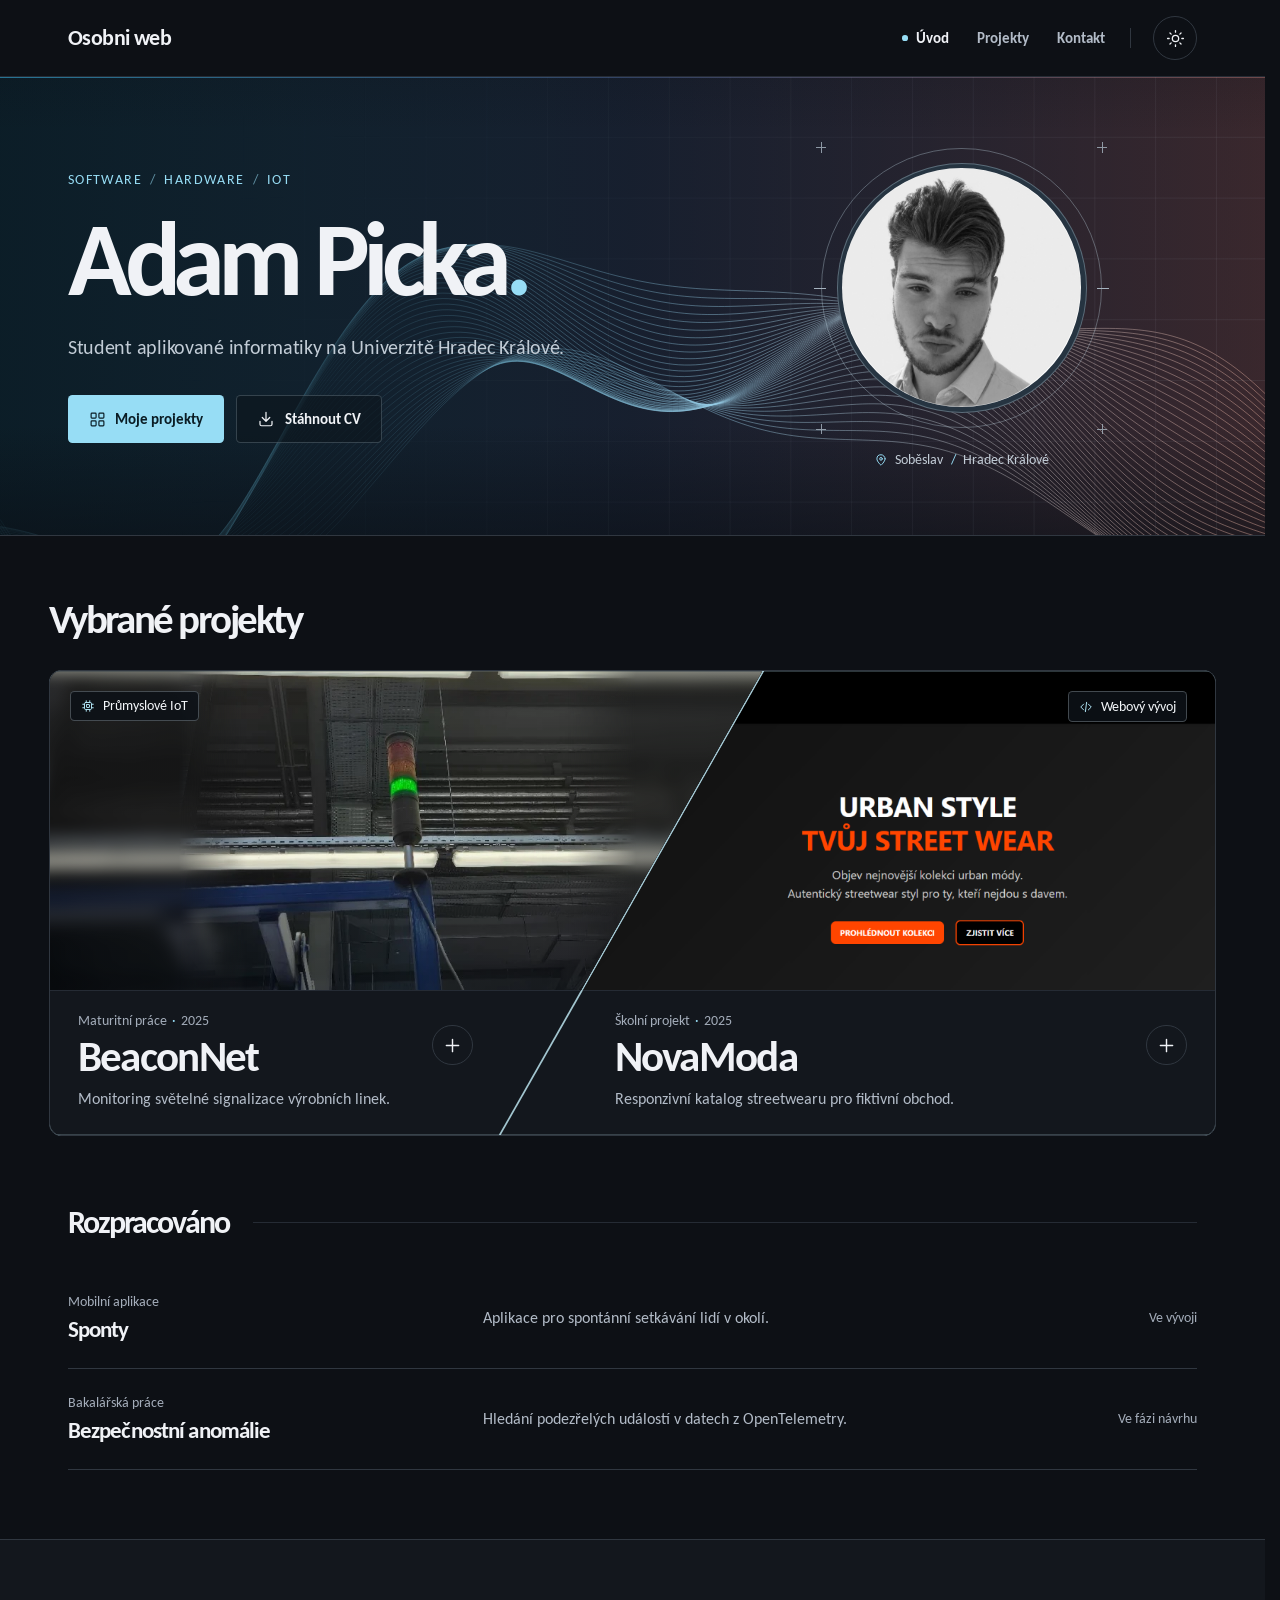
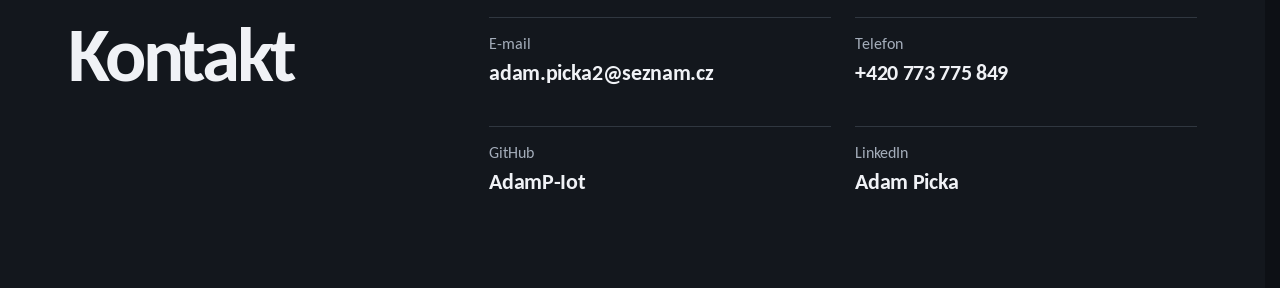
==== client/index.html @ c7f9bf18 "Add files via upload" ====
<!doctype html>
<html lang="cs" data-theme="dark">
  <head>
    <meta charset="utf-8">
    <meta name="viewport" content="width=device-width,initial-scale=1">
    <meta name="description" content="Osobní portfolio Adama Picky, studenta aplikované informatiky na UHK. BeaconNet, NovaModa a rozpracované projekty z IoT a webového vývoje.">
    <meta name="theme-color" content="#0d1015">
    <meta property="og:type" content="website">
    <meta property="og:locale" content="cs_CZ">
    <meta property="og:title" content="Adam Picka · IoT a webový vývoj">
    <meta property="og:description" content="Od mikrokontroléru na výrobní lince po webové aplikace. Projekty a kontakt na Adama Picku.">
    <meta property="og:image:alt" content="Adam Picka">
    <link rel="icon" href="./favicon.svg" type="image/svg+xml">
    <title>Adam Picka · IoT a webový vývoj</title>
    <script>try{if(localStorage.getItem('ap-theme')==='light')document.documentElement.dataset.theme='light'}catch{}</script>
    <noscript><style>.theme-switch,.menu-switch{display:none!important}#site-nav{display:flex!important;position:static!important;gap:.65rem;padding:0!important;border:0!important;box-shadow:none!important}#site-nav a{font-size:.8rem}#site-nav a[aria-current]::before{display:none}</style></noscript>
    <script type="module" crossorigin src="./assets/index-BHElHHxs.js"></script>
    <link rel="stylesheet" crossorigin href="./assets/index-ByzbTKzm.css">
  </head>
  <body><div id="root"><link rel="preload" as="image" href="./media/adam-picka.webp" fetchPriority="high"/><a class="skip-link" href="#projekty">Přeskočit na projekty</a><header class="masthead"><div class="shell header-inner"><div><a class="brand" href="#uvod">Osobni web</a></div><div class="header-actions"><nav aria-label="Hlavní navigace" id="site-nav"><a href="#uvod" aria-current="location">Úvod</a><a href="#projekty">Projekty</a><a href="#kontakt">Kontakt</a></nav><button type="button" class="icon-button theme-switch" aria-label="Přepnout na světlý režim" title="Světlý režim"><svg class="sun-icon" width="19" height="19" viewBox="0 0 24 24" fill="none" stroke="currentColor" stroke-width="1.65" stroke-linecap="round" stroke-linejoin="round" aria-hidden="true" focusable="false"><circle cx="12" cy="12" r="4"></circle><path d="M12 2v2m0 16v2M2 12h2m16 0h2M5 5l1.5 1.5m11 11L19 19M19 5l-1.5 1.5m-11 11L5 19"></path></svg><svg class="moon-icon" width="19" height="19" viewBox="0 0 24 24" fill="none" stroke="currentColor" stroke-width="1.65" stroke-linecap="round" stroke-linejoin="round" aria-hidden="true" focusable="false"><path d="M20.5 13a8.5 8.5 0 0 1-9.4-9.5 9 9 0 1 0 9.4 9.5Z"></path></svg></button><button type="button" class="icon-button menu-switch" aria-expanded="false" aria-controls="site-nav" aria-label="Otevřít menu"><svg width="20" height="20" viewBox="0 0 24 24" fill="none" stroke="currentColor" stroke-width="1.65" stroke-linecap="round" stroke-linejoin="round" aria-hidden="true" focusable="false"><path d="M3 6h18M3 12h18M3 18h18"></path></svg></button></div></div></header><main><section class="hero" id="uvod" aria-labelledby="hero-name" tabindex="-1"><div class="hero-grid" aria-hidden="true"></div><canvas class="signal-field" aria-hidden="true"></canvas><div class="shell hero-inner"><div class="intro"><p class="kicker hero-kicker">Software <i>/</i> Hardware <i>/</i> IoT</p><h1 id="hero-name">Adam Picka<span>.</span></h1><p class="hero-copy">Student aplikované informatiky na Univerzitě Hradec Králové.</p><div class="hero-actions"><a class="button button-primary" href="#projekty"><svg width="17" height="17" viewBox="0 0 24 24" fill="none" stroke="currentColor" stroke-width="1.65" stroke-linecap="round" stroke-linejoin="round" aria-hidden="true" focusable="false"><rect x="3" y="3" width="7" height="7" rx="1.2"></rect><rect x="14" y="3" width="7" height="7" rx="1.2"></rect><rect x="3" y="14" width="7" height="7" rx="1.2"></rect><rect x="14" y="14" width="7" height="7" rx="1.2"></rect></svg>Moje projekty</a><a class="button button-quiet" href="./Adam-Picka-CV.pdf" download="Adam-Picka-CV.pdf"><svg width="18" height="18" viewBox="0 0 24 24" fill="none" stroke="currentColor" stroke-width="1.65" stroke-linecap="round" stroke-linejoin="round" aria-hidden="true" focusable="false"><path d="M12 3v12m-5-5 5 5 5-5M4 15v4a2 2 0 0 0 2 2h12a2 2 0 0 0 2-2v-4"></path></svg>Stáhnout CV</a></div></div><div class="portrait-column"><div class="portrait-art"><div class="portrait-orbit" aria-hidden="true"></div><div class="portrait-frame"><img class="portrait" src="./media/adam-picka.webp" width="1254" height="1254" alt="Adam Picka" fetchPriority="high"/></div><span class="registration tl" aria-hidden="true"></span><span class="registration tr" aria-hidden="true"></span><span class="registration bl" aria-hidden="true"></span><span class="registration br" aria-hidden="true"></span></div><p class="location"><svg width="14" height="14" viewBox="0 0 24 24" fill="none" stroke="currentColor" stroke-width="1.65" stroke-linecap="round" stroke-linejoin="round" aria-hidden="true" focusable="false"><path d="M19 10c0 4.8-7 11-7 11S5 14.8 5 10a7 7 0 0 1 14 0Z"></path><circle cx="12" cy="10" r="2.3"></circle></svg>Soběslav <span>/</span> Hradec Králové</p></div></div></section><section class="projects-section" id="projekty" aria-labelledby="projects-title" tabindex="-1"><div class="section-line showcase-shell"><h2 id="projects-title">Vybrané projekty</h2></div><div class="featured-grid showcase-shell"><article class="feature"><a class="project-card" href="./projekty/beaconnet.html" aria-label="Detail projektu BeaconNet"><div class="card-art art-beaconnet"><img class="factory-backdrop" src="./media/beaconnet.webp" alt="" aria-hidden="true" loading="lazy"/><img class="factory-image" src="./media/beaconnet.webp" alt="Zeleně svítící signální sloup na výrobní lince Röchling Industrial." width="644" height="857" loading="lazy"/><span class="project-category"><svg width="14" height="14" viewBox="0 0 24 24" fill="none" stroke="currentColor" stroke-width="1.65" stroke-linecap="round" stroke-linejoin="round" aria-hidden="true" focusable="false"><rect x="6" y="6" width="12" height="12" rx="2"></rect><rect x="9.5" y="9.5" width="5" height="5" rx=".5"></rect><path d="M9 3v3m6-3v3m-6 12v3m6-3v3M3 9h3m-3 6h3m12-6h3m-3 6h3"></path></svg>Průmyslové IoT</span><div class="image-tags" aria-hidden="true"><span>ESP32</span><span>IoT</span><span>Open source</span></div></div><div class="card-caption"><div class="card-heading"><div class="project-meta">Maturitní práce<!-- --> <span>·</span> 2025</div><h3>BeaconNet</h3></div><span class="detail-symbol" aria-hidden="true"><svg width="21" height="21" viewBox="0 0 24 24" fill="none" stroke="currentColor" stroke-width="1.65" stroke-linecap="round" stroke-linejoin="round" aria-hidden="true" focusable="false"><path d="M12 5v14M5 12h14"></path></svg></span><p>Monitoring světelné signalizace výrobních linek.</p></div></a></article><article class="feature"><a class="project-card" href="./projekty/novamoda.html" aria-label="Detail projektu NovaModa"><div class="card-art art-novamoda"><img class="school-preview" src="./media/novamoda.webp" alt="Úvodní stránka NovaModa s oranžovým nadpisem Tvůj street wear." width="2047" height="450" loading="lazy"/><span class="project-category"><svg width="14" height="14" viewBox="0 0 24 24" fill="none" stroke="currentColor" stroke-width="1.65" stroke-linecap="round" stroke-linejoin="round" aria-hidden="true" focusable="false"><path d="m8 7-5 5 5 5m8-10 5 5-5 5m-3-13-2 16"></path></svg>Webový vývoj</span><div class="image-tags" aria-hidden="true"><span>HTML5</span><span>CSS</span><span>JavaScript</span></div></div><div class="card-caption"><div class="card-heading"><div class="project-meta">Školní projekt<!-- --> <span>·</span> 2025</div><h3>NovaModa</h3></div><span class="detail-symbol" aria-hidden="true"><svg width="21" height="21" viewBox="0 0 24 24" fill="none" stroke="currentColor" stroke-width="1.65" stroke-linecap="round" stroke-linejoin="round" aria-hidden="true" focusable="false"><path d="M12 5v14M5 12h14"></path></svg></span><p>Responzivní katalog streetwearu pro fiktivní obchod.</p></div></a></article></div><div class="work-section shell" aria-labelledby="work-title"><div class="section-line work-heading"><h2 id="work-title">Rozpracováno</h2><span class="heading-rule" aria-hidden="true"></span></div><div class="work-list"><article><a class="work-row" href="./projekty/sponty.html" aria-label="Detail projektu Sponty"><div class="work-name"><div class="project-meta">Mobilní aplikace</div><h3>Sponty</h3></div><p>Aplikace pro spontánní setkávání lidí v okolí.</p><span class="work-state">Ve vývoji</span></a></article><article><a class="work-row" href="./projekty/opentelemetry.html" aria-label="Detail projektu Bezpečnostní anomálie"><div class="work-name"><div class="project-meta">Bakalářská práce</div><h3>Bezpečnostní anomálie</h3></div><p>Hledání podezřelých událostí v datech z OpenTelemetry.</p><span class="work-state">Ve fázi návrhu</span></a></article></div></div></section><section class="contact" id="kontakt" aria-labelledby="contact-title" tabindex="-1"><div class="shell contact-inner"><h2 id="contact-title">Kontakt</h2><address><a class="contact-link" href="mailto:adam.picka2@seznam.cz"><small>E-mail</small><strong>adam.picka2@seznam.cz</strong></a><a class="contact-link" href="tel:+420773775849"><small>Telefon</small><strong>+420 773 775 849</strong></a><a class="contact-link" href="https://github.com/AdamP-Iot" target="_blank" rel="me noopener"><small>GitHub</small><strong>AdamP-Iot</strong></a><a class="contact-link" href="https://www.linkedin.com/in/adam-picka-798194388/" target="_blank" rel="me noopener"><small>LinkedIn</small><strong>Adam Picka</strong></a></address></div></section></main></div></body>
</html>
---- client/assets/index-ByzbTKzm.css ----
@font-face{font-family:Carlito;font-style:normal;font-display:swap;font-weight:400;src:url(./carlito-latin-400-normal-R-CeALMm.woff2) format("woff2"),url(./carlito-latin-400-normal-jEGHVXAP.woff) format("woff")}@font-face{font-family:Carlito;font-style:normal;font-display:swap;font-weight:400;src:url(./carlito-latin-ext-400-normal-DPZWia0-.woff2) format("woff2"),url(./carlito-latin-ext-400-normal-D112-ed2.woff) format("woff")}@font-face{font-family:Carlito;font-style:normal;font-display:swap;font-weight:700;src:url(./carlito-latin-700-normal-DQ6DOkPk.woff2) format("woff2"),url(./carlito-latin-700-normal-CjG3MLqY.woff) format("woff")}@font-face{font-family:Carlito;font-style:normal;font-display:swap;font-weight:700;src:url(./carlito-latin-ext-700-normal-D2WO8ap1.woff2) format("woff2"),url(./carlito-latin-ext-700-normal-9QIvu-gI.woff) format("woff")}:root{color-scheme:dark;--gradient-blue: #2f8fb5;--gradient-slate: #3b4e75;--gradient-clay: #825555;--brand-gradient: linear-gradient(90deg, rgba(47, 143, 181, 1) 0%, rgba(59, 78, 117, 1) 50%, rgba(130, 85, 85, 1) 100%);--bg: #0d1015;--surface: #13171d;--surface-high: #1c222a;--header: #0d1015;--text: #f0f2f6;--muted: #b2bbc7;--subtle: #a4adba;--line: #303740;--fine: #252b34;--accent: #97ddf5;--accent-strong: #b4eaff;--accent-ink: #0a1c24;--tag-bg: #182932;--warm: #e0b0a1;--warm-bg: #2a2223;--hero-overlay: linear-gradient(90deg, rgba(8,17,24,.9) 0%, rgba(12,17,25,.77) 49%, rgba(23,18,26,.68) 100%);--hero-vignette: linear-gradient(0deg, rgba(10,14,20,.54), transparent 24%, transparent 88%, rgba(10,14,20,.15));--wire-left: rgba(110,201,231,.055);--wire-mid: rgba(151,205,231,.51);--wire-right: rgba(235,178,161,.5);--grid-ink: rgba(200,216,230,.07);--art-mark: #a6b3bf;--orbit: rgba(192,217,229,.34);--cut: rgba(197,217,226,.22);--portrait-base: #263441;--photo-edge: #10161d;--hero-copy: #c2ccd6;--hero-secondary-bg: rgba(13,21,28,.58);--art-text: #f4f7fa;--photo-label: rgba(13,18,24,.87);--photo-shade: rgba(12,16,23,.8);--photo-filter: linear-gradient(180deg, rgba(9,17,24,.13), transparent 52%, rgba(5,12,19,.32));--browser-body: #0b0c0e;--shadow: rgba(0,0,0,.32);--scrim: rgba(5,9,14,.78);--on-dark-accent: #b3e9f9;--on-dark-line: rgba(224,237,247,.26);--font: Calibri, Carlito, "Segoe UI", Arial, sans-serif;--u1: .25rem;--u2: .5rem;--u3: .75rem;--u4: 1rem;--u5: 1.25rem;--u6: 1.5rem;--u7: 1.75rem;--u8: 2rem;--u9: 2.25rem;--u10: 2.5rem;--u12: 3rem;--u14: 3.5rem;--u16: 4rem;--u18: 4.5rem;--u20: 5rem;--u24: 6rem;--gutter: clamp(1.25rem, 5.3vw, 5.5rem);--shell: 79rem;--showcase-max: 120rem;--showcase-gutter: clamp(1rem, 3.8vw, 5rem);--feature-media-height: clamp(17rem, 25vw, 29rem);--feature-caption-height: clamp(8.5rem, 10vw, 10.25rem);--feature-inset: clamp(1.25rem, 2.2vw, 2.75rem);--feature-seam: #a2c5cf;--feature-seam-width: 2px;--stack-cut: clamp(1rem, 4vw, 1.75rem);--header-h: 4rem;--section-space: clamp(3rem, 4.8vw, 4.75rem);--type-meta: .875rem;--type-small: .875rem;--type-body: 1rem;--type-intro: clamp(1.0625rem, 1.55vw, 1.28rem);--type-name: clamp(3.75rem, 13.4vw, 6.65rem);--type-section: clamp(2.05rem, 3.2vw, 3.05rem);--type-project: clamp(2rem, 3.35vw, 3.75rem);--type-contact-heading: clamp(3.1rem, 6vw, 6.5rem);--type-contact-value: clamp(1.2rem, 1.7vw, 1.65rem);--type-work: clamp(1.18rem, 1.8vw, 1.52rem);--radius-sm: .28rem;--radius: .5rem;--radius-lg: .75rem;--stroke: 1px;--ease: cubic-bezier(.22,.72,.23,1);--quick: .16s;--motion: .32s;--slow: .56s}:root[data-theme=light]{color-scheme:light;--bg: #f4f6f8;--surface: #fff;--surface-high: #e8eef2;--header: #f8fafb;--text: #16202b;--muted: #435462;--subtle: #526370;--line: #bdc8d1;--fine: #d4dde2;--accent: #185d78;--accent-strong: #114964;--accent-ink: #fff;--tag-bg: #dcecf2;--warm: #78483c;--warm-bg: #efe3de;--hero-overlay: linear-gradient(90deg, rgba(246,250,252,.9), rgba(241,245,250,.84) 46%, rgba(249,243,244,.74) 100%);--hero-vignette: linear-gradient(0deg, rgba(238,242,245,.4), transparent 26%);--wire-left: rgba(43,116,143,.07);--wire-mid: rgba(50,105,135,.4);--wire-right: rgba(146,92,83,.48);--grid-ink: rgba(43,85,107,.1);--art-mark: #506477;--feature-seam: #477184;--orbit: rgba(66,91,116,.4);--cut: rgba(68,91,110,.32);--portrait-base: #d8e0e5;--photo-edge: #e9edf0;--hero-copy: #374b5b;--hero-secondary-bg: rgba(249,251,252,.6);--shadow: rgba(15,25,38,.19);--scrim: rgba(13,22,30,.62)}@media(min-width:48rem){:root{--header-h: 4.75rem;--type-name: clamp(5.25rem, 8.18vw, 8.4rem)}}*,*:before,*:after{box-sizing:border-box}html{scroll-behavior:smooth;scroll-padding-top:var(--header-h);scrollbar-gutter:stable}html.dialog-open{overflow:hidden}body{margin:0;background:var(--bg);color:var(--text);font:400 var(--type-body)/1.6 var(--font);-webkit-font-smoothing:antialiased}h1,h2,h3,p,figure{margin:0}a{color:inherit;text-decoration:none}button{font:inherit;color:inherit;cursor:pointer}button,a{-webkit-tap-highlight-color:transparent;touch-action:manipulation}img,canvas{display:block}svg{flex:none}::selection{background:var(--accent);color:var(--accent-ink)}:focus-visible{outline:2px solid var(--accent);outline-offset:4px}section[tabindex="-1"]:focus{outline:none}.shell{width:min(calc(100% - var(--gutter)*2),var(--shell));margin-inline:auto}.sr-only,.skip-link:not(:focus){position:absolute;width:1px;height:1px;padding:0;margin:-1px;overflow:hidden;clip-path:inset(50%);white-space:nowrap;border:0}.skip-link:focus{position:fixed;z-index:40;top:var(--u3);left:var(--u3);padding:var(--u2) var(--u4);background:var(--accent);color:var(--accent-ink);border-radius:var(--radius-sm)}.masthead{position:sticky;z-index:8;top:0;background:var(--header);border-bottom:var(--stroke) solid var(--fine)}.header-inner,.header-actions,.brand{display:flex;align-items:center}.header-inner{justify-content:space-between;min-height:var(--header-h)}.brand{min-height:44px;white-space:nowrap;font-size:1.4rem;font-weight:700;letter-spacing:-.025em}.header-actions{gap:var(--u2)}.icon-button{display:inline-grid;place-items:center;width:2.75rem;height:2.75rem;border:var(--stroke) solid var(--line);border-radius:50%;color:var(--text);background:transparent;transition:background var(--quick),border-color var(--quick),color var(--quick)}.icon-button:hover{background:var(--surface-high);border-color:var(--subtle)}.menu-switch{border:0;border-radius:var(--radius-sm)}.moon-icon,[data-theme=light] .sun-icon{display:none}[data-theme=light] .moon-icon{display:block}#site-nav{display:none;position:absolute;top:100%;left:0;right:0;background:var(--header);border-block:1px solid var(--line);padding:var(--u3) var(--gutter);box-shadow:0 1rem var(--u8) var(--shadow)}#site-nav[data-open]{display:grid}#site-nav a{display:flex;width:max-content;gap:var(--u2);align-items:center;min-height:44px;color:var(--muted);font-size:.9375rem;font-weight:550}#site-nav a[aria-current],#site-nav a:hover{color:var(--text)}#site-nav a[aria-current]:before{content:"";width:.36rem;height:.36rem;background:var(--accent);border-radius:50%}.hero{position:relative;isolation:isolate;overflow:hidden;background-color:var(--gradient-blue);background-image:var(--hero-vignette),var(--hero-overlay),var(--brand-gradient);border-bottom:1px solid var(--line)}.hero:before{content:"";position:absolute;z-index:-1;inset:0 0 auto;height:1px;background:var(--brand-gradient);opacity:.76}.hero-grid{position:absolute;z-index:-1;inset:0;pointer-events:none;background-image:linear-gradient(90deg,var(--grid-ink) 1px,transparent 1px),linear-gradient(0deg,var(--grid-ink) 1px,transparent 1px);background-size:3.8rem 3.8rem;-webkit-mask-image:linear-gradient(100deg,transparent 16%,#000 94%);mask-image:linear-gradient(100deg,transparent 16%,#000 94%)}.signal-field{position:absolute;z-index:-1;inset:0;width:100%;height:100%;pointer-events:none}.hero-inner{display:grid;grid-template-areas:"copy" "art";align-items:center;gap:var(--u9);padding-block:var(--u12) var(--u8)}.intro{grid-area:copy;min-width:0}.kicker,.project-meta,.detail-eyebrow{font-size:var(--type-meta)}.hero-kicker{display:flex;gap:var(--u2);align-items:center;color:var(--accent);text-transform:uppercase;letter-spacing:.1em}.hero-kicker i{font-style:normal;opacity:.6}.signal-rule{display:inline-block;width:var(--u7);height:2px;flex:none;background:var(--accent)}h1{font-size:var(--type-name);letter-spacing:-.07em;word-spacing:.02em;line-height:1;font-weight:680;margin:var(--u4) 0 var(--u5)}h1 span{color:var(--accent)}.hero-copy{max-width:33rem;color:var(--hero-copy);font-size:var(--type-intro);line-height:1.57;letter-spacing:-.014em;text-wrap:pretty}.hero-actions{display:flex;align-items:center;flex-wrap:wrap;gap:var(--u3);margin-top:var(--u7)}.button{display:inline-flex;align-items:center;justify-content:center;gap:.6rem;min-height:2.825rem;padding:.66rem 1.12rem;font-weight:650;font-size:.94rem;border:1px solid transparent;border-radius:var(--radius-sm);transition:background var(--quick),transform var(--quick) var(--ease),border-color var(--quick)}.button-primary{background:var(--accent);color:var(--accent-ink)}.button-primary:hover{background:var(--accent-strong);transform:translateY(-2px)}.button-quiet{border-color:var(--cut);background:var(--hero-secondary-bg)}.button-quiet:hover{border-color:var(--accent);transform:translateY(-2px)}.portrait-column{grid-area:art;grid-template-columns:minmax(0,1fr);min-width:0;width:min(100%,12rem);display:grid;justify-items:center;gap:var(--u3);margin-inline:auto}.portrait-art{width:100%;aspect-ratio:1;position:relative;display:grid;place-items:center}.portrait-frame{width:85.5%;aspect-ratio:1;border:1px solid var(--orbit);border-radius:50%;padding:.28rem;background:var(--portrait-base);transform:perspective(46rem) rotateX(var(--tilt-y,0deg)) rotateY(var(--tilt-x,0deg));transition:transform var(--motion) var(--ease)}.portrait{width:100%;height:100%;border-radius:50%;object-fit:cover;filter:grayscale(1) contrast(1.035)}.portrait-orbit{width:95%;aspect-ratio:1;position:absolute;border:1px solid var(--orbit);border-radius:50%}.portrait-orbit:before,.portrait-orbit:after{content:"";position:absolute;height:1px;width:var(--u3);top:50%;background:var(--art-mark)}.portrait-orbit:before{left:calc(var(--u2)*-1)}.portrait-orbit:after{right:calc(var(--u2)*-1)}.registration{position:absolute;width:.64rem;height:.64rem;color:var(--art-mark);opacity:.82}.registration:before,.registration:after{position:absolute;content:"";background:currentColor}.registration:before{width:100%;height:1px;top:50%}.registration:after{width:1px;height:100%;left:50%}.tl{top:0;left:0}.tr{top:0;right:0}.bl{bottom:0;left:0}.br{bottom:0;right:0}.location{display:flex;align-items:center;gap:.45rem;white-space:nowrap;color:var(--hero-copy);font:400 var(--type-meta)/1.4 var(--font)}.location svg,.location span{color:var(--accent)}.projects-section{padding-top:var(--section-space);padding-bottom:calc(var(--section-space) + var(--u2))}.section-line{display:flex;justify-content:space-between;align-items:center;gap:var(--u4);margin-bottom:var(--u6)}h2{font-size:var(--type-section);font-weight:620;line-height:1.1;letter-spacing:-.062em;text-wrap:balance}.text-link{display:inline-flex;align-items:center;gap:var(--u2);min-height:44px;color:var(--muted);font-size:var(--type-small);font-weight:550}.text-link:hover{color:var(--accent)}.showcase-shell{width:min(calc(100% - 2 * var(--showcase-gutter)),var(--showcase-max));margin-inline:auto}.featured-grid{display:grid;isolation:isolate;overflow:hidden;border:var(--stroke) solid var(--line);border-radius:var(--radius-lg);background:var(--feature-seam)}.feature,.project-card{min-width:0}.project-card{display:flex;flex-direction:column;height:100%;background:var(--surface)}.project-card:is(:hover,:focus-visible) h3{color:var(--accent)}.project-card:focus-visible h3{text-decoration:underline;text-underline-offset:.12em}.card-art{position:relative;isolation:isolate;overflow:hidden;height:clamp(14.5rem,62vw,22rem);border-bottom:var(--stroke) solid var(--fine)}.art-beaconnet{container-type:size;background:var(--photo-edge)}.art-beaconnet:after{content:"";position:absolute;inset:0;background:var(--photo-filter);pointer-events:none}.factory-backdrop,.factory-image{--photo-width: min(100cqw, max(64cqw, 105cqh));position:absolute;left:50%;top:54%;transform:translate(-50%,-54%);height:calc(var(--photo-width) * 857 / 644);max-width:none}.factory-backdrop{width:106%;object-fit:fill;filter:blur(var(--u2)) saturate(.68) brightness(.72)}.factory-image{width:var(--photo-width);-webkit-mask-image:linear-gradient(90deg,transparent,black 15%,black 85%,transparent);mask-image:linear-gradient(90deg,transparent,black 15%,black 85%,transparent)}.school-preview{width:100%;height:100%;object-fit:cover;object-position:center}.project-category{position:absolute;z-index:2;left:var(--u4);top:var(--u4);display:inline-flex;gap:.5rem;align-items:center;padding:.32rem .62rem;border:1px solid var(--on-dark-line);border-radius:var(--radius-sm);color:var(--art-text);background:var(--photo-label);font:400 var(--type-meta)/1.3 var(--font)}.project-category svg{color:var(--on-dark-accent)}.image-tags{display:flex;position:absolute;z-index:2;left:var(--u4);right:var(--u4);bottom:var(--u3);gap:var(--u2);opacity:0;transform:translateY(.65rem);transition:opacity var(--motion),transform var(--motion) var(--ease);pointer-events:none}.art-novamoda .image-tags{transform:none;transition:opacity var(--quick)}.image-tags span{color:var(--art-text);background:var(--photo-label);border:1px solid var(--on-dark-line);border-radius:var(--radius-sm);padding:.2rem .42rem;font:400 var(--type-meta)/1.4 var(--font)}@media(hover:hover){.project-card:hover .image-tags{opacity:1;transform:none}}.project-card:focus-visible .image-tags{opacity:1;transform:none}.card-caption{display:grid;grid-template-columns:minmax(0,1fr) auto;gap:var(--u2) var(--u4);align-content:center;align-items:center;padding:var(--u5) var(--feature-inset) var(--u6)}.card-heading{min-width:0}.project-meta{color:var(--subtle);line-height:1.4}.project-meta span{color:var(--accent);margin-inline:.13rem}.card-caption h3{font-size:var(--type-project);line-height:1.02;font-weight:700;letter-spacing:-.04em;margin-top:var(--u1);transition:color var(--quick)}.card-caption p{color:var(--muted);line-height:1.5;grid-column:1 / -1}.detail-symbol{display:inline-grid;place-items:center;width:2.55rem;height:2.55rem;border:1px solid var(--line);border-radius:50%;transition:background var(--motion),border-color var(--motion)}.project-card:is(:hover,:focus-visible) .detail-symbol{background:var(--tag-bg);border-color:var(--accent);color:var(--accent)}.work-section{margin-top:calc(var(--section-space) + var(--u2))}.work-heading{justify-content:start;gap:var(--u6);margin-bottom:var(--u5)}.work-heading h2{font-size:clamp(1.65rem,2.5vw,2.12rem)}.heading-rule{flex:1;height:1px;background:var(--fine)}.work-row{display:grid;grid-template-columns:minmax(0,1fr);grid-template-areas:"name" "body" "state";align-items:center;gap:var(--u2) var(--u4);padding:var(--u5) 0;border-bottom:1px solid var(--line);transition:background var(--quick)}.work-row:is(:hover,:focus-visible) h3{color:var(--accent);text-decoration:underline;text-underline-offset:.16em}.work-name{grid-area:name}.work-row h3{font-size:var(--type-work);line-height:1.25;margin-top:.2rem;letter-spacing:-.038em;font-weight:600}.work-row p{grid-area:body;font-size:var(--type-body);color:var(--muted);line-height:1.48}.work-state{grid-area:state;justify-self:start;color:var(--subtle);font:400 var(--type-meta)/1.4 var(--font)}.contact{border-top:1px solid var(--line);background:var(--surface)}.contact-inner{display:grid;gap:var(--u8);padding-block:calc(var(--section-space) + var(--u4))}#contact-title{font-size:var(--type-contact-heading);line-height:1;letter-spacing:-.045em}address{margin:0;display:grid;font-style:normal}.contact-link{display:grid;align-content:start;gap:var(--u1);min-width:0;padding-block:var(--u4);border-top:var(--stroke) solid var(--line)}.contact-link small{color:var(--subtle);font-size:var(--type-body);line-height:1.3}.contact-link strong{font-size:var(--type-contact-value);font-weight:700;overflow-wrap:anywhere;line-height:1.24;letter-spacing:-.015em}.contact-link:is(:hover,:focus-visible) strong{color:var(--accent);text-decoration:underline;text-underline-offset:.15em}.project-dialog{width:min(42rem,calc(100% - var(--u6)));max-height:min(90dvh,54rem);padding:0;margin:auto;border:1px solid var(--line);border-radius:var(--radius-lg);background:var(--surface);color:var(--text);overflow:auto;overscroll-behavior:contain;box-shadow:0 var(--u6) var(--u20) var(--shadow)}.project-dialog::backdrop{background:var(--scrim);-webkit-backdrop-filter:blur(5px);backdrop-filter:blur(5px)}.project-dialog[open]{animation:detail-in var(--motion) var(--ease) both}.project-dialog[open]::backdrop{animation:fade-in var(--quick) ease-out both}@keyframes detail-in{0%{opacity:0;transform:translateY(16px) scale(.985)}to{opacity:1;transform:none}}@keyframes fade-in{0%{opacity:0}to{opacity:1}}.dialog-sheet{position:relative}.dialog-close{position:absolute;z-index:2;right:var(--u3);top:var(--u3);border-color:var(--on-dark-line);color:var(--art-text);background:var(--photo-label)}.dialog-close:hover{color:var(--on-dark-accent);background:var(--photo-edge)}.detail-art{overflow:hidden;background:var(--browser-body)}.detail-art img{display:block;width:100%;height:auto}.detail-art-beaconnet img{height:clamp(10rem,24vh,15rem);object-fit:cover;object-position:50% 44%}.detail-art-novamoda{padding-block:var(--u8) var(--u3);background:var(--browser-body)}.detail-inner{padding:var(--u7) var(--u5) var(--u8)}.dialog-close+.detail-inner{padding-top:var(--u14)}.detail-eyebrow{display:flex;align-items:center;flex-wrap:wrap;gap:.5rem;color:var(--accent);font-size:var(--type-meta);line-height:1.55}.detail-eyebrow .signal-rule{width:var(--u5)}.detail-title{margin:var(--u2) 0 var(--u5);font-size:clamp(2rem,5vw,3.2rem)}.detail-copy{margin:var(--u3) 0;color:var(--muted)}.detail-subtitle{margin:var(--u6) 0 var(--u2);font-size:1rem;font-weight:620}.tech-list{display:flex;flex-wrap:wrap;gap:var(--u2);padding:0;margin:0;list-style:none}.tech-list li{border:1px solid var(--line);border-radius:var(--radius-sm);padding:.25rem .55rem;color:var(--text);font:400 var(--type-meta)/1.4 var(--font)}.award-note{display:flex;align-items:flex-start;gap:var(--u3);padding:var(--u4);margin-top:var(--u6);border-left:2px solid var(--accent);background:var(--tag-bg);border-radius:0 var(--radius-sm) var(--radius-sm) 0}.award-note svg{color:var(--accent)}.award-note strong{font-weight:620}.award-note p{color:var(--muted);margin-top:.16rem}.detail-links{display:flex;flex-wrap:wrap;gap:var(--u1) var(--u5);margin-top:var(--u5);border-top:1px solid var(--fine);padding-top:var(--u2)}.detail-links a{color:var(--accent)}.detail-status{min-height:8rem;color:var(--muted)}.detail-status button{background:none;border:0;padding:0;margin-right:var(--u4)}.standalone{max-width:46rem;margin:var(--u8) auto var(--u16)}.standalone .dialog-sheet{overflow:hidden;border:1px solid var(--line);border-radius:var(--radius-lg);background:var(--surface)}.standalone-back{margin-bottom:var(--u4)}@media not (min-width:50rem){.feature:first-child{clip-path:polygon(0 0,100% 0,100% calc(100% - var(--stack-cut) - var(--feature-seam-width)),0 calc(100% - var(--feature-seam-width)))}.feature+.feature{margin-top:calc(-1 * var(--stack-cut));clip-path:polygon(0 var(--stack-cut),100% 0,100% 100%,0 100%)}.feature:first-child .card-caption{padding-bottom:calc(var(--u6) + var(--stack-cut))}.feature+.feature .project-category{top:calc(var(--u4) + var(--stack-cut))}}@media(min-width:50rem){.featured-grid{grid-template-columns:repeat(2,minmax(0,1fr));--seam-half: calc((var(--feature-media-height) + var(--feature-caption-height)) * .288675)}.feature:first-child{margin-right:calc(-1 * var(--seam-half));clip-path:polygon(0 0,calc(100% - var(--feature-seam-width)) 0,calc(100% - 2 * var(--seam-half) - var(--feature-seam-width)) 100%,0 100%)}.feature+.feature{margin-left:calc(-1 * var(--seam-half));clip-path:polygon(calc(2 * var(--seam-half)) 0,100% 0,100% 100%,0 100%)}.card-art{height:var(--feature-media-height)}.card-caption{min-height:var(--feature-caption-height);flex:1}.feature:first-child .card-caption{padding-right:calc(2 * var(--seam-half) + var(--feature-inset))}.feature+.feature .card-caption{padding-left:calc(.65 * var(--seam-half) + var(--feature-inset))}.school-preview{object-position:calc(50% + .52 * var(--seam-half)) center}.feature+.feature .project-category{left:auto;right:var(--feature-inset)}.feature+.feature .image-tags{justify-content:flex-end;right:var(--feature-inset)}}@media(min-width:34rem)and (max-width:47.99rem){.hero-inner{grid-template-areas:"copy art";grid-template-columns:minmax(0,1.6fr) minmax(0,1fr);gap:var(--u5);padding-block:var(--u16)}.portrait-column{width:min(100%,14rem)}.hero{--type-name: clamp(2.8rem,7.35vw,4rem)}}@media(min-width:36rem){address{grid-template-columns:repeat(2,minmax(0,1fr));gap:var(--u6)}.detail-inner{padding:var(--u8) var(--u9) var(--u9)}}@media(min-width:48rem){.menu-switch{display:none}.header-actions{gap:var(--u6)}#site-nav,#site-nav[data-open]{display:flex;align-items:center;gap:var(--u7);position:static;border:0;box-shadow:none;padding:0 var(--u6) 0 0;margin:0;background:transparent}#site-nav,.theme-switch{position:relative}.theme-switch:before{content:"";width:1px;height:var(--u5);background:var(--line);position:absolute;left:calc(var(--u6)*-1)}.hero-inner{grid-template-areas:"copy art";grid-template-columns:minmax(0,1.35fr) minmax(0,1fr);gap:var(--u9);padding-block:clamp(3.6rem,5.1vw,5.4rem)}.hero-kicker{font-size:var(--type-meta)}.hero-actions{gap:var(--u3);margin-top:var(--u8)}.portrait-column{width:clamp(14.5rem,22.8vw,22.4rem);gap:var(--u4)}.portrait-orbit{width:96%}.location{font-size:var(--type-meta)}.section-line{margin-bottom:var(--u7)}.project-category{left:var(--u5);top:var(--u5)}.image-tags{left:var(--u5)}.work-row{grid-template-columns:minmax(0,1fr) minmax(0,1.4fr) auto;grid-template-areas:"name body state";padding:var(--u6) 0;gap:var(--u5)}.work-row:hover{background:var(--surface)}.contact-inner{grid-template-columns:1fr 1.8fr;align-items:start}}@media(min-width:62rem){.hero-inner{grid-template-columns:minmax(0,1.35fr) minmax(0,1fr)}.intro{padding-block:var(--u2)}.hero-actions .button{padding-inline:var(--u5);min-height:3rem}.portrait-column{margin-left:18%}.work-row{grid-template-columns:minmax(0,1fr) minmax(0,1.4fr) 9rem;gap:var(--u7)}.work-state{justify-self:end}.contact-inner{grid-template-columns:.88fr 1.6fr}}@media(min-width:90rem){.hero-inner{padding-block:var(--u20)}}@media(max-width:33.99rem){.hero-inner{position:relative;gap:var(--u6)}.hero{--type-name: clamp(2.9rem,14.8vw,4.35rem)}.portrait-column{width:clamp(9rem,46vw,13rem)}.portrait-frame{padding:.18rem}.portrait-orbit:before,.portrait-orbit:after{width:.5rem}.location{font-size:.75rem}.signal-field{top:27%;height:78%}.hero-kicker{font-size:.75rem}.section-line{gap:var(--u2)}.projects-section>.section-line h2{font-size:clamp(1.8rem,6.6vw,2.2rem)}}@media(max-width:47.99rem){.hero-actions{gap:var(--u2)}.hero-actions .button{font-size:.92rem;gap:.42rem;padding-inline:.77rem}}@media(max-width:22rem){.hero-actions .button{font-size:.85rem;gap:.35rem;padding-inline:.55rem}}@media(prefers-reduced-motion:reduce){html{scroll-behavior:auto}*,*:before,*:after{animation-duration:.01ms!important;transition-duration:.01ms!important;animation-iteration-count:1!important}.portrait-frame,.button:hover{transform:none}}.detail-actions{gap:var(--u5)}.detail-actions .theme-switch:before{display:none}h1.detail-title{font-weight:620;letter-spacing:-.055em}
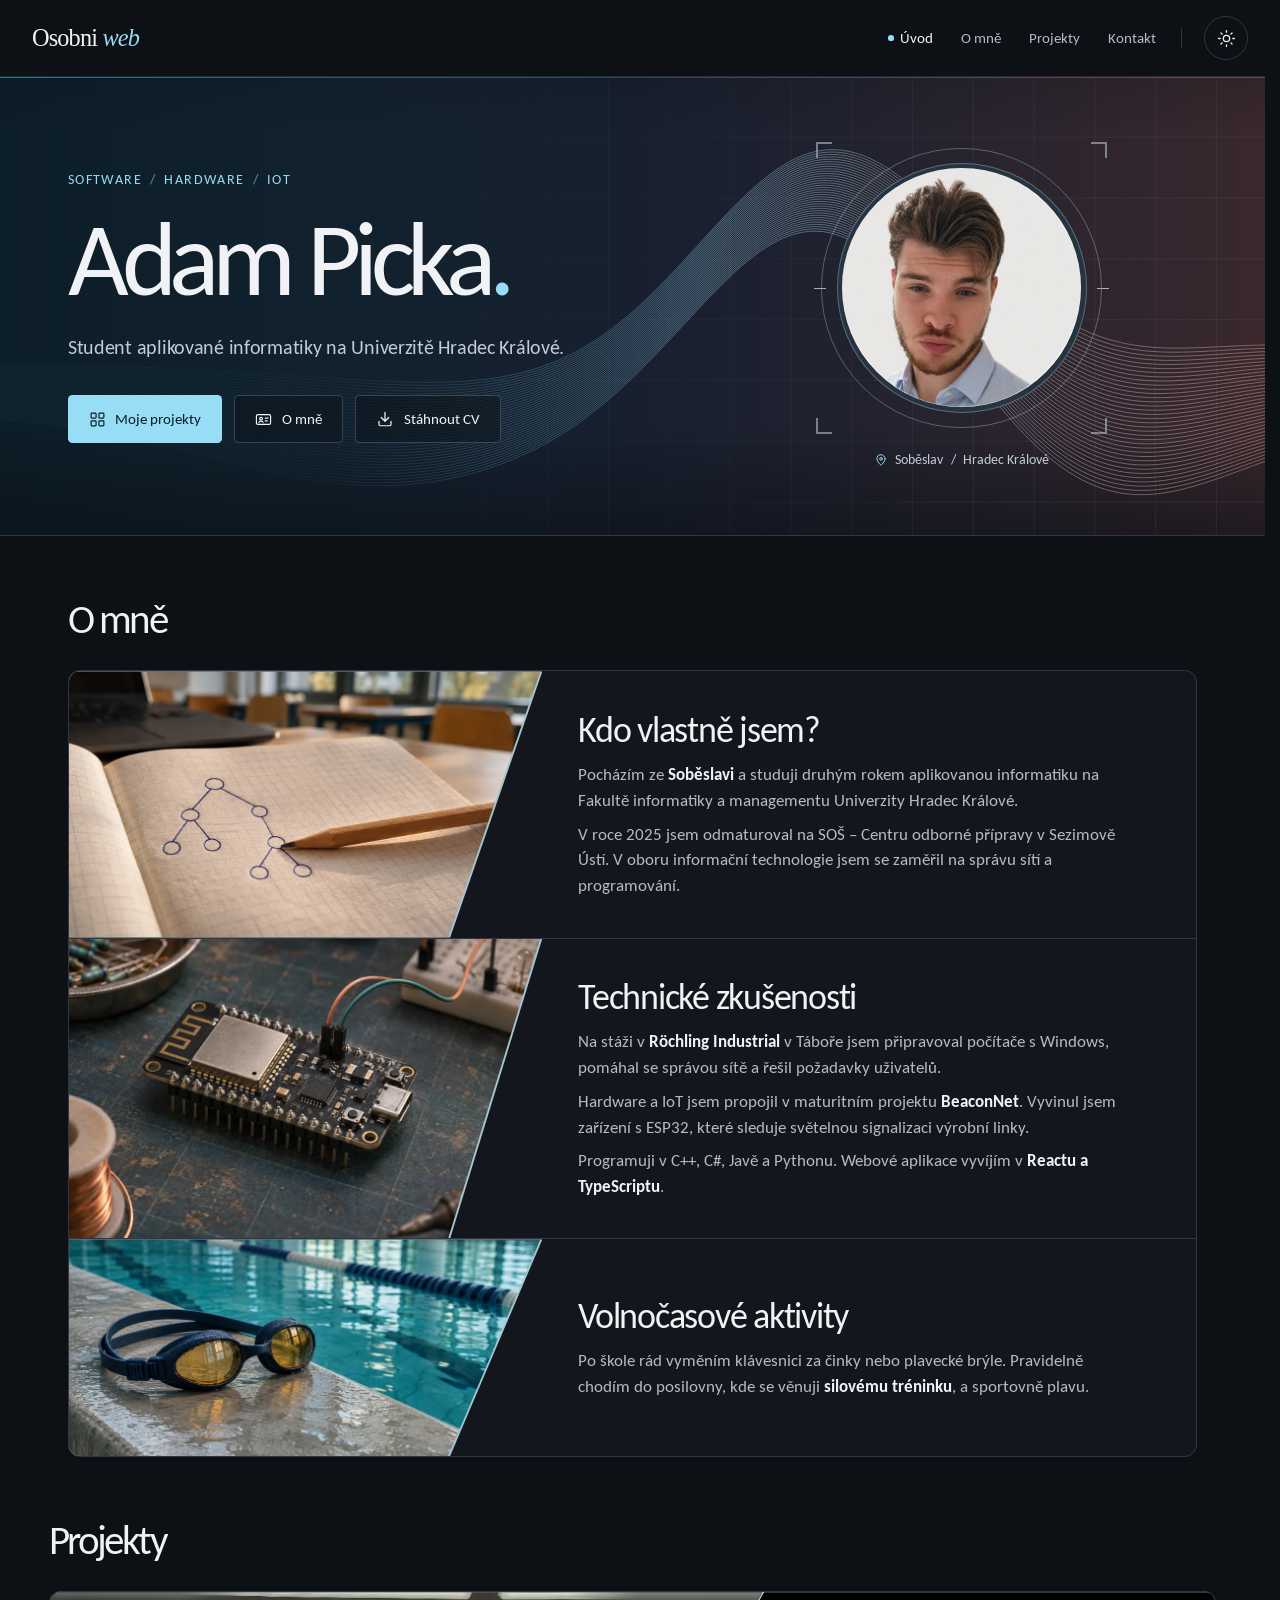
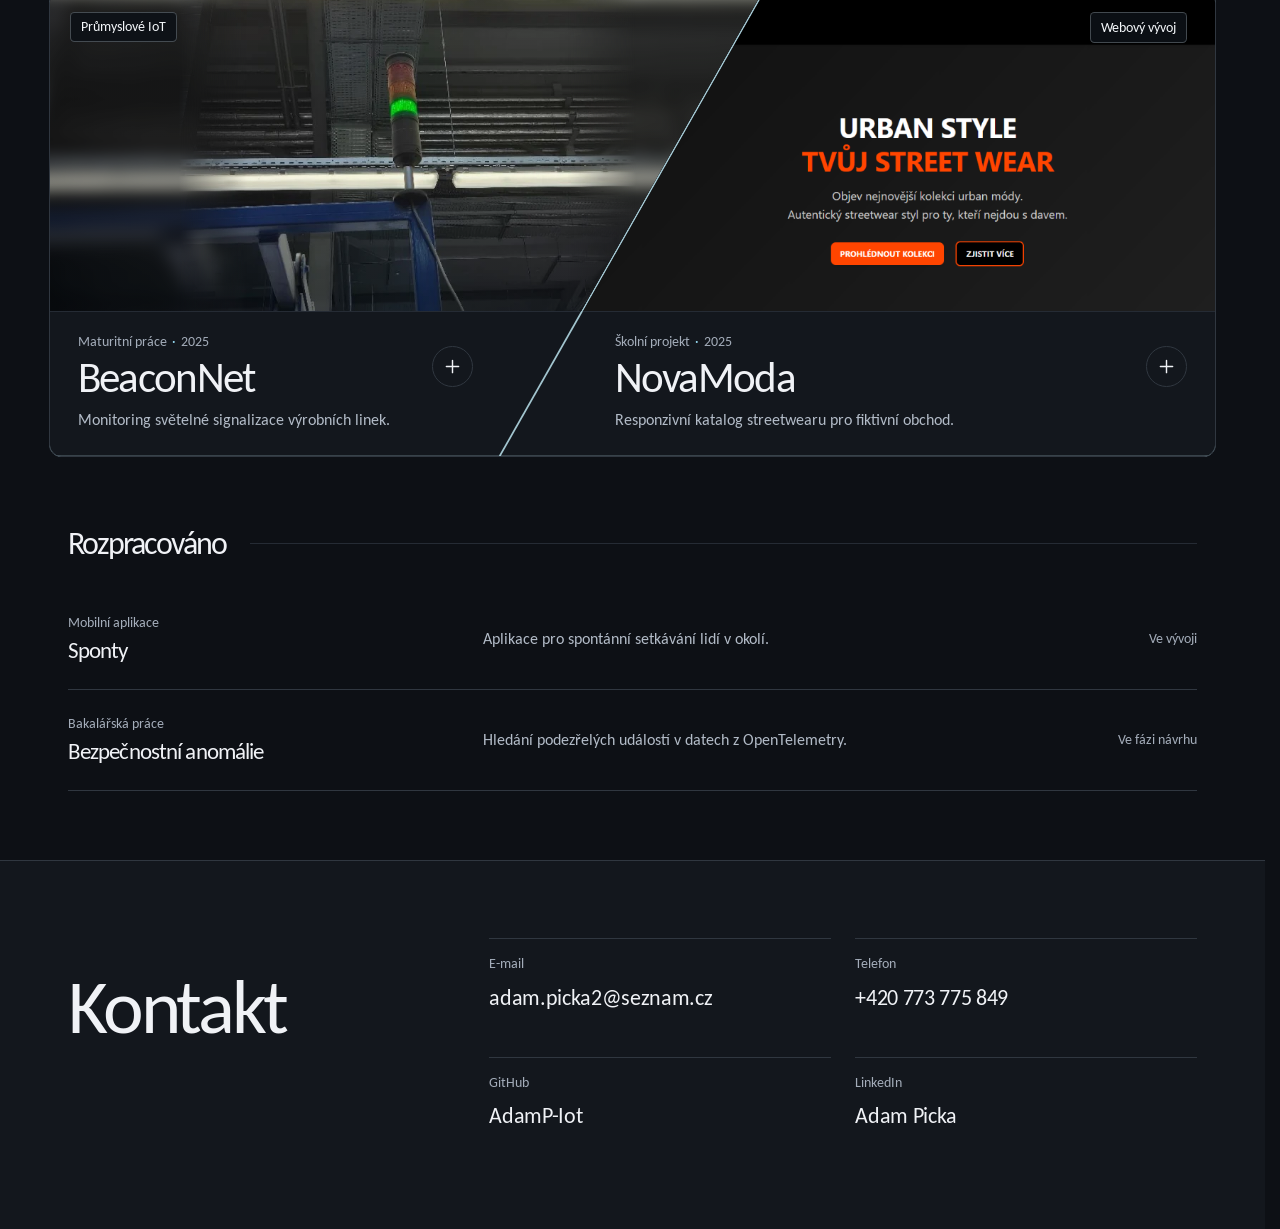
==== commit 979877f3: "Add files via upload" ====
--- a/client/index.html
+++ b/client/index.html
@@ -13,9 +13,20 @@
     <link rel="icon" href="./favicon.svg" type="image/svg+xml">
     <title>Adam Picka · IoT a webový vývoj</title>
     <script>try{if(localStorage.getItem('ap-theme')==='light')document.documentElement.dataset.theme='light'}catch{}</script>
-    <noscript><style>.theme-switch,.menu-switch{display:none!important}#site-nav{display:flex!important;position:static!important;gap:.65rem;padding:0!important;border:0!important;box-shadow:none!important}#site-nav a{font-size:.8rem}#site-nav a[aria-current]::before{display:none}</style></noscript>
-    <script type="module" crossorigin src="./assets/index-BHElHHxs.js"></script>
-    <link rel="stylesheet" crossorigin href="./assets/index-ByzbTKzm.css">
+    <noscript><style>
+      .theme-switch,.menu-switch{display:none!important}
+      #site-nav{display:flex!important;position:static!important;gap:1rem;padding:0!important;border:0!important;box-shadow:none!important}
+      #site-nav a::before{display:none}
+      @media (width < 48rem){
+        :root{--header-h:5.5rem}
+        .masthead .header-inner{align-content:center;flex-wrap:wrap}
+        .masthead .brand,.masthead .header-actions{position:static}
+        .masthead .brand{min-height:2rem}
+        .masthead .header-actions{width:100%}
+      }
+    </style></noscript>
+    <script type="module" crossorigin src="./assets/index-Bsx2K1kK.js"></script>
+    <link rel="stylesheet" crossorigin href="./assets/index-TKc9JXD2.css">
   </head>
-  <body><div id="root"><link rel="preload" as="image" href="./media/adam-picka.webp" fetchPriority="high"/><a class="skip-link" href="#projekty">Přeskočit na projekty</a><header class="masthead"><div class="shell header-inner"><div><a class="brand" href="#uvod">Osobni web</a></div><div class="header-actions"><nav aria-label="Hlavní navigace" id="site-nav"><a href="#uvod" aria-current="location">Úvod</a><a href="#projekty">Projekty</a><a href="#kontakt">Kontakt</a></nav><button type="button" class="icon-button theme-switch" aria-label="Přepnout na světlý režim" title="Světlý režim"><svg class="sun-icon" width="19" height="19" viewBox="0 0 24 24" fill="none" stroke="currentColor" stroke-width="1.65" stroke-linecap="round" stroke-linejoin="round" aria-hidden="true" focusable="false"><circle cx="12" cy="12" r="4"></circle><path d="M12 2v2m0 16v2M2 12h2m16 0h2M5 5l1.5 1.5m11 11L19 19M19 5l-1.5 1.5m-11 11L5 19"></path></svg><svg class="moon-icon" width="19" height="19" viewBox="0 0 24 24" fill="none" stroke="currentColor" stroke-width="1.65" stroke-linecap="round" stroke-linejoin="round" aria-hidden="true" focusable="false"><path d="M20.5 13a8.5 8.5 0 0 1-9.4-9.5 9 9 0 1 0 9.4 9.5Z"></path></svg></button><button type="button" class="icon-button menu-switch" aria-expanded="false" aria-controls="site-nav" aria-label="Otevřít menu"><svg width="20" height="20" viewBox="0 0 24 24" fill="none" stroke="currentColor" stroke-width="1.65" stroke-linecap="round" stroke-linejoin="round" aria-hidden="true" focusable="false"><path d="M3 6h18M3 12h18M3 18h18"></path></svg></button></div></div></header><main><section class="hero" id="uvod" aria-labelledby="hero-name" tabindex="-1"><div class="hero-grid" aria-hidden="true"></div><canvas class="signal-field" aria-hidden="true"></canvas><div class="shell hero-inner"><div class="intro"><p class="kicker hero-kicker">Software <i>/</i> Hardware <i>/</i> IoT</p><h1 id="hero-name">Adam Picka<span>.</span></h1><p class="hero-copy">Student aplikované informatiky na Univerzitě Hradec Králové.</p><div class="hero-actions"><a class="button button-primary" href="#projekty"><svg width="17" height="17" viewBox="0 0 24 24" fill="none" stroke="currentColor" stroke-width="1.65" stroke-linecap="round" stroke-linejoin="round" aria-hidden="true" focusable="false"><rect x="3" y="3" width="7" height="7" rx="1.2"></rect><rect x="14" y="3" width="7" height="7" rx="1.2"></rect><rect x="3" y="14" width="7" height="7" rx="1.2"></rect><rect x="14" y="14" width="7" height="7" rx="1.2"></rect></svg>Moje projekty</a><a class="button button-quiet" href="./Adam-Picka-CV.pdf" download="Adam-Picka-CV.pdf"><svg width="18" height="18" viewBox="0 0 24 24" fill="none" stroke="currentColor" stroke-width="1.65" stroke-linecap="round" stroke-linejoin="round" aria-hidden="true" focusable="false"><path d="M12 3v12m-5-5 5 5 5-5M4 15v4a2 2 0 0 0 2 2h12a2 2 0 0 0 2-2v-4"></path></svg>Stáhnout CV</a></div></div><div class="portrait-column"><div class="portrait-art"><div class="portrait-orbit" aria-hidden="true"></div><div class="portrait-frame"><img class="portrait" src="./media/adam-picka.webp" width="1254" height="1254" alt="Adam Picka" fetchPriority="high"/></div><span class="registration tl" aria-hidden="true"></span><span class="registration tr" aria-hidden="true"></span><span class="registration bl" aria-hidden="true"></span><span class="registration br" aria-hidden="true"></span></div><p class="location"><svg width="14" height="14" viewBox="0 0 24 24" fill="none" stroke="currentColor" stroke-width="1.65" stroke-linecap="round" stroke-linejoin="round" aria-hidden="true" focusable="false"><path d="M19 10c0 4.8-7 11-7 11S5 14.8 5 10a7 7 0 0 1 14 0Z"></path><circle cx="12" cy="10" r="2.3"></circle></svg>Soběslav <span>/</span> Hradec Králové</p></div></div></section><section class="projects-section" id="projekty" aria-labelledby="projects-title" tabindex="-1"><div class="section-line showcase-shell"><h2 id="projects-title">Vybrané projekty</h2></div><div class="featured-grid showcase-shell"><article class="feature"><a class="project-card" href="./projekty/beaconnet.html" aria-label="Detail projektu BeaconNet"><div class="card-art art-beaconnet"><img class="factory-backdrop" src="./media/beaconnet.webp" alt="" aria-hidden="true" loading="lazy"/><img class="factory-image" src="./media/beaconnet.webp" alt="Zeleně svítící signální sloup na výrobní lince Röchling Industrial." width="644" height="857" loading="lazy"/><span class="project-category"><svg width="14" height="14" viewBox="0 0 24 24" fill="none" stroke="currentColor" stroke-width="1.65" stroke-linecap="round" stroke-linejoin="round" aria-hidden="true" focusable="false"><rect x="6" y="6" width="12" height="12" rx="2"></rect><rect x="9.5" y="9.5" width="5" height="5" rx=".5"></rect><path d="M9 3v3m6-3v3m-6 12v3m6-3v3M3 9h3m-3 6h3m12-6h3m-3 6h3"></path></svg>Průmyslové IoT</span><div class="image-tags" aria-hidden="true"><span>ESP32</span><span>IoT</span><span>Open source</span></div></div><div class="card-caption"><div class="card-heading"><div class="project-meta">Maturitní práce<!-- --> <span>·</span> 2025</div><h3>BeaconNet</h3></div><span class="detail-symbol" aria-hidden="true"><svg width="21" height="21" viewBox="0 0 24 24" fill="none" stroke="currentColor" stroke-width="1.65" stroke-linecap="round" stroke-linejoin="round" aria-hidden="true" focusable="false"><path d="M12 5v14M5 12h14"></path></svg></span><p>Monitoring světelné signalizace výrobních linek.</p></div></a></article><article class="feature"><a class="project-card" href="./projekty/novamoda.html" aria-label="Detail projektu NovaModa"><div class="card-art art-novamoda"><img class="school-preview" src="./media/novamoda.webp" alt="Úvodní stránka NovaModa s oranžovým nadpisem Tvůj street wear." width="2047" height="450" loading="lazy"/><span class="project-category"><svg width="14" height="14" viewBox="0 0 24 24" fill="none" stroke="currentColor" stroke-width="1.65" stroke-linecap="round" stroke-linejoin="round" aria-hidden="true" focusable="false"><path d="m8 7-5 5 5 5m8-10 5 5-5 5m-3-13-2 16"></path></svg>Webový vývoj</span><div class="image-tags" aria-hidden="true"><span>HTML5</span><span>CSS</span><span>JavaScript</span></div></div><div class="card-caption"><div class="card-heading"><div class="project-meta">Školní projekt<!-- --> <span>·</span> 2025</div><h3>NovaModa</h3></div><span class="detail-symbol" aria-hidden="true"><svg width="21" height="21" viewBox="0 0 24 24" fill="none" stroke="currentColor" stroke-width="1.65" stroke-linecap="round" stroke-linejoin="round" aria-hidden="true" focusable="false"><path d="M12 5v14M5 12h14"></path></svg></span><p>Responzivní katalog streetwearu pro fiktivní obchod.</p></div></a></article></div><div class="work-section shell" aria-labelledby="work-title"><div class="section-line work-heading"><h2 id="work-title">Rozpracováno</h2><span class="heading-rule" aria-hidden="true"></span></div><div class="work-list"><article><a class="work-row" href="./projekty/sponty.html" aria-label="Detail projektu Sponty"><div class="work-name"><div class="project-meta">Mobilní aplikace</div><h3>Sponty</h3></div><p>Aplikace pro spontánní setkávání lidí v okolí.</p><span class="work-state">Ve vývoji</span></a></article><article><a class="work-row" href="./projekty/opentelemetry.html" aria-label="Detail projektu Bezpečnostní anomálie"><div class="work-name"><div class="project-meta">Bakalářská práce</div><h3>Bezpečnostní anomálie</h3></div><p>Hledání podezřelých událostí v datech z OpenTelemetry.</p><span class="work-state">Ve fázi návrhu</span></a></article></div></div></section><section class="contact" id="kontakt" aria-labelledby="contact-title" tabindex="-1"><div class="shell contact-inner"><h2 id="contact-title">Kontakt</h2><address><a class="contact-link" href="mailto:adam.picka2@seznam.cz"><small>E-mail</small><strong>adam.picka2@seznam.cz</strong></a><a class="contact-link" href="tel:+420773775849"><small>Telefon</small><strong>+420 773 775 849</strong></a><a class="contact-link" href="https://github.com/AdamP-Iot" target="_blank" rel="me noopener"><small>GitHub</small><strong>AdamP-Iot</strong></a><a class="contact-link" href="https://www.linkedin.com/in/adam-picka-798194388/" target="_blank" rel="me noopener"><small>LinkedIn</small><strong>Adam Picka</strong></a></address></div></section></main></div></body>
+  <body><div id="root"><link rel="preload" as="image" href="./media/adam-picka.webp" fetchPriority="high"/><a class="skip-link" href="#projekty">Přeskočit na projekty</a><header class="masthead"><div class="shell header-inner"><div><a class="brand" href="#uvod">Osobni <em>web</em></a></div><div class="header-actions"><nav aria-label="Hlavní navigace" id="site-nav"><a href="#uvod" aria-current="location">Úvod</a><a href="#o-mne">O mně</a><a href="#projekty">Projekty</a><a href="#kontakt">Kontakt</a></nav><button type="button" class="icon-button theme-switch" aria-label="Přepnout na světlý režim" title="Světlý režim"><svg class="sun-icon" width="19" height="19" viewBox="0 0 24 24" fill="none" stroke="currentColor" stroke-width="1.65" stroke-linecap="round" stroke-linejoin="round" aria-hidden="true" focusable="false"><circle cx="12" cy="12" r="4"></circle><path d="M12 2v2m0 16v2M2 12h2m16 0h2M5 5l1.5 1.5m11 11L19 19M19 5l-1.5 1.5m-11 11L5 19"></path></svg><svg class="moon-icon" width="19" height="19" viewBox="0 0 24 24" fill="none" stroke="currentColor" stroke-width="1.65" stroke-linecap="round" stroke-linejoin="round" aria-hidden="true" focusable="false"><path d="M20.5 13a8.5 8.5 0 0 1-9.4-9.5 9 9 0 1 0 9.4 9.5Z"></path></svg></button><button type="button" class="icon-button menu-switch" aria-expanded="false" aria-controls="site-nav" aria-label="Otevřít menu"><svg width="20" height="20" viewBox="0 0 24 24" fill="none" stroke="currentColor" stroke-width="1.65" stroke-linecap="round" stroke-linejoin="round" aria-hidden="true" focusable="false"><path d="M3 6h18M3 12h18M3 18h18"></path></svg></button></div></div></header><main><section class="hero" id="uvod" aria-labelledby="hero-name" tabindex="-1"><div class="hero-grid" aria-hidden="true"></div><canvas class="signal-field" aria-hidden="true"></canvas><div class="shell hero-inner"><div class="intro"><p class="kicker hero-kicker">Software <i>/</i> Hardware <i>/</i> IoT</p><h1 id="hero-name">Adam Picka<span>.</span></h1><p class="hero-copy">Student aplikované informatiky na Univerzitě Hradec Králové.</p><div class="hero-actions"><a class="button button-primary" href="#projekty"><svg width="17" height="17" viewBox="0 0 24 24" fill="none" stroke="currentColor" stroke-width="1.65" stroke-linecap="round" stroke-linejoin="round" aria-hidden="true" focusable="false"><rect x="3" y="3" width="7" height="7" rx="1.2"></rect><rect x="14" y="3" width="7" height="7" rx="1.2"></rect><rect x="3" y="14" width="7" height="7" rx="1.2"></rect><rect x="14" y="14" width="7" height="7" rx="1.2"></rect></svg>Moje projekty</a><a class="button button-quiet" href="#o-mne"><svg width="17" height="17" viewBox="0 0 24 24" fill="none" stroke="currentColor" stroke-width="1.65" stroke-linecap="round" stroke-linejoin="round" aria-hidden="true" focusable="false"><rect x="2" y="5" width="20" height="14" rx="2"></rect><circle cx="8.5" cy="11" r="2"></circle><path d="M5.5 16c.6-2 5.4-2 6 0m3-6h4m-4 4h3"></path></svg>O mně</a><a class="button button-quiet" href="./Adam-Picka-CV.pdf" download="Adam-Picka-CV.pdf"><svg width="18" height="18" viewBox="0 0 24 24" fill="none" stroke="currentColor" stroke-width="1.65" stroke-linecap="round" stroke-linejoin="round" aria-hidden="true" focusable="false"><path d="M12 3v12m-5-5 5 5 5-5M4 15v4a2 2 0 0 0 2 2h12a2 2 0 0 0 2-2v-4"></path></svg>Stáhnout CV</a></div></div><div class="portrait-column"><div class="portrait-art"><div class="portrait-orbit" aria-hidden="true"></div><div class="portrait-frame"><img class="portrait" src="./media/adam-picka.webp" width="1254" height="1254" alt="Adam Picka" fetchPriority="high"/></div><span class="registration tl" aria-hidden="true"></span><span class="registration tr" aria-hidden="true"></span><span class="registration bl" aria-hidden="true"></span><span class="registration br" aria-hidden="true"></span></div><p class="location"><svg width="14" height="14" viewBox="0 0 24 24" fill="none" stroke="currentColor" stroke-width="1.65" stroke-linecap="round" stroke-linejoin="round" aria-hidden="true" focusable="false"><path d="M19 10c0 4.8-7 11-7 11S5 14.8 5 10a7 7 0 0 1 14 0Z"></path><circle cx="12" cy="10" r="2.3"></circle></svg>Soběslav <span>/</span> Hradec Králové</p></div></div></section><section class="about-section shell" id="o-mne" aria-labelledby="about-title" tabindex="-1"><div class="section-line"><h2 id="about-title">O mně</h2></div><div class="about-rows"><article class="about-row"><div class="about-photo"><img src="./media/about-studium.webp" alt="Otevřený sešit s nákresem grafu vedle notebooku." width="960" height="640" loading="lazy" decoding="async"/></div><div class="about-copy"><h3>Kdo vlastně jsem?</h3><p>Pocházím ze <strong>Soběslavi</strong> a studuji druhým rokem aplikovanou informatiku na Fakultě informatiky a managementu Univerzity Hradec Králové.</p><p>V roce 2025 jsem odmaturoval na SOŠ – Centru odborné přípravy v Sezimově Ústí. V oboru informační technologie jsem se zaměřil na správu sítí a programování.</p></div></article><article class="about-row"><div class="about-photo"><img src="./media/about-technika.webp" alt="Detail vývojové desky s mikrokontrolérem a připojovacími piny." width="960" height="640" loading="lazy" decoding="async"/></div><div class="about-copy"><h3>Technické zkušenosti</h3><p>Na stáži v <strong>Röchling Industrial</strong> v Táboře jsem připravoval počítače s Windows, pomáhal se správou sítě a řešil požadavky uživatelů.</p><p>Hardware a IoT jsem propojil v maturitním projektu <strong>BeaconNet</strong>. Vyvinul jsem zařízení s ESP32, které sleduje světelnou signalizaci výrobní linky.</p><p>Programuji v C++, C#, Javě a Pythonu. Webové aplikace vyvíjím v <strong>Reactu a TypeScriptu</strong>.</p></div></article><article class="about-row"><div class="about-photo"><img src="./media/about-plavani.webp" alt="Plavecké brýle na okraji bazénu u plavecké dráhy." width="960" height="640" loading="lazy" decoding="async"/></div><div class="about-copy"><h3>Volnočasové aktivity</h3><p>Po škole rád vyměním klávesnici za činky nebo plavecké brýle. Pravidelně chodím do posilovny, kde se věnuji <strong>silovému tréninku</strong>, a sportovně plavu.</p></div></article></div></section><section class="projects-section" id="projekty" aria-labelledby="projects-title" tabindex="-1"><div class="section-line showcase-shell"><h2 id="projects-title">Projekty</h2></div><div class="featured-grid showcase-shell"><article class="feature"><a class="project-card" href="./projekty/beaconnet.html" aria-label="Detail projektu BeaconNet"><div class="card-art art-beaconnet"><img class="factory-backdrop" src="./media/beaconnet.webp" alt="" aria-hidden="true" loading="lazy"/><img class="factory-image" src="./media/beaconnet.webp" alt="Zeleně svítící signální sloup na výrobní lince Röchling Industrial." width="644" height="857" loading="lazy"/><span class="project-category">Průmyslové IoT</span><div class="image-tags" aria-hidden="true"><span>ESP32</span><span>IoT</span><span>Open source</span></div></div><div class="card-caption"><div class="card-heading"><div class="project-meta">Maturitní práce<!-- --> <span>·</span> 2025</div><h3>BeaconNet</h3></div><span class="detail-symbol" aria-hidden="true"><svg width="21" height="21" viewBox="0 0 24 24" fill="none" stroke="currentColor" stroke-width="1.65" stroke-linecap="round" stroke-linejoin="round" aria-hidden="true" focusable="false"><path d="M12 5v14M5 12h14"></path></svg></span><p>Monitoring světelné signalizace výrobních linek.</p></div></a></article><article class="feature"><a class="project-card" href="./projekty/novamoda.html" aria-label="Detail projektu NovaModa"><div class="card-art art-novamoda"><img class="school-preview" src="./media/novamoda.webp" alt="Úvodní stránka NovaModa s oranžovým nadpisem Tvůj street wear." width="2047" height="450" loading="lazy"/><span class="project-category">Webový vývoj</span><div class="image-tags" aria-hidden="true"><span>HTML5</span><span>CSS</span><span>JavaScript</span></div></div><div class="card-caption"><div class="card-heading"><div class="project-meta">Školní projekt<!-- --> <span>·</span> 2025</div><h3>NovaModa</h3></div><span class="detail-symbol" aria-hidden="true"><svg width="21" height="21" viewBox="0 0 24 24" fill="none" stroke="currentColor" stroke-width="1.65" stroke-linecap="round" stroke-linejoin="round" aria-hidden="true" focusable="false"><path d="M12 5v14M5 12h14"></path></svg></span><p>Responzivní katalog streetwearu pro fiktivní obchod.</p></div></a></article></div><div class="work-section shell" aria-labelledby="work-title"><div class="section-line work-heading"><h2 id="work-title">Rozpracováno</h2><span class="heading-rule" aria-hidden="true"></span></div><div class="work-list"><article><a class="work-row" href="./projekty/sponty.html" aria-label="Detail projektu Sponty"><div class="work-name"><div class="project-meta">Mobilní aplikace</div><h3>Sponty</h3></div><p>Aplikace pro spontánní setkávání lidí v okolí.</p><span class="work-state">Ve vývoji</span></a></article><article><a class="work-row" href="./projekty/opentelemetry.html" aria-label="Detail projektu Bezpečnostní anomálie"><div class="work-name"><div class="project-meta">Bakalářská práce</div><h3>Bezpečnostní anomálie</h3></div><p>Hledání podezřelých událostí v datech z OpenTelemetry.</p><span class="work-state">Ve fázi návrhu</span></a></article></div></div></section><section class="contact" id="kontakt" aria-labelledby="contact-title" tabindex="-1"><div class="shell contact-inner"><h2 id="contact-title">Kontakt</h2><address><a class="contact-link" href="mailto:adam.picka2@seznam.cz"><small>E-mail</small><strong>adam.picka2@seznam.cz</strong></a><a class="contact-link" href="tel:+420773775849"><small>Telefon</small><strong>+420 773 775 849</strong></a><a class="contact-link" href="https://github.com/AdamP-Iot" target="_blank" rel="me noopener"><small>GitHub</small><strong>AdamP-Iot</strong></a><a class="contact-link" href="https://www.linkedin.com/in/adam-picka-798194388/" target="_blank" rel="me noopener"><small>LinkedIn</small><strong>Adam Picka</strong></a></address></div></section></main></div></body>
 </html>
--- a/client/assets/index-TKc9JXD2.css
+++ b/client/assets/index-TKc9JXD2.css
@@ -0,0 +1 @@
+@font-face{font-family:Carlito;font-style:normal;font-display:swap;font-weight:400;src:url(./carlito-latin-400-normal-R-CeALMm.woff2) format("woff2"),url(./carlito-latin-400-normal-jEGHVXAP.woff) format("woff")}@font-face{font-family:Carlito;font-style:normal;font-display:swap;font-weight:400;src:url(./carlito-latin-ext-400-normal-DPZWia0-.woff2) format("woff2"),url(./carlito-latin-ext-400-normal-D112-ed2.woff) format("woff")}@font-face{font-family:Carlito;font-style:normal;font-display:swap;font-weight:700;src:url(./carlito-latin-700-normal-DQ6DOkPk.woff2) format("woff2"),url(./carlito-latin-700-normal-CjG3MLqY.woff) format("woff")}@font-face{font-family:Carlito;font-style:normal;font-display:swap;font-weight:700;src:url(./carlito-latin-ext-700-normal-D2WO8ap1.woff2) format("woff2"),url(./carlito-latin-ext-700-normal-9QIvu-gI.woff) format("woff")}:root{color-scheme:dark;--gradient-blue: #2f8fb5;--gradient-slate: #3b4e75;--gradient-clay: #825555;--brand-gradient: linear-gradient(90deg, rgba(47, 143, 181, 1) 0%, rgba(59, 78, 117, 1) 50%, rgba(130, 85, 85, 1) 100%);--bg: #0d1015;--surface: #13171d;--surface-high: #1c222a;--header: #0d1015;--text: #f0f2f6;--muted: #b2bbc7;--subtle: #a4adba;--line: #303740;--fine: #252b34;--accent: #97ddf5;--accent-strong: #b4eaff;--accent-ink: #0a1c24;--tag-bg: #182932;--warm: #e0b0a1;--warm-bg: #2a2223;--hero-overlay: linear-gradient(90deg, rgba(8,17,24,.9) 0%, rgba(12,17,25,.77) 49%, rgba(23,18,26,.68) 100%);--hero-vignette: linear-gradient(0deg, rgba(10,14,20,.54), transparent 24%, transparent 88%, rgba(10,14,20,.15));--wire-left: rgba(110,201,231,.055);--wire-mid: rgba(151,205,231,.51);--wire-right: rgba(235,178,161,.5);--grid-ink: rgba(200,216,230,.07);--art-mark: #a6b3bf;--orbit: rgba(192,217,229,.34);--cut: rgba(197,217,226,.22);--portrait-base: #263441;--photo-edge: #10161d;--hero-copy: #c2ccd6;--hero-secondary-bg: rgba(13,21,28,.58);--art-text: #f4f7fa;--photo-label: rgba(13,18,24,.87);--photo-shade: rgba(12,16,23,.8);--photo-filter: linear-gradient(180deg, rgba(9,17,24,.13), transparent 52%, rgba(5,12,19,.32));--browser-body: #0b0c0e;--shadow: rgba(0,0,0,.32);--scrim: rgba(5,9,14,.78);--on-dark-accent: #b3e9f9;--on-dark-line: rgba(224,237,247,.26);--font: Calibri, Carlito, "Segoe UI", Arial, sans-serif;--brand-font: Georgia, Cambria, "Times New Roman", serif;--type-brand: clamp(1.28rem, 1.08rem + .55vw, 1.55rem);--type-about-title: clamp(1.3rem, 1rem + 1.55vw, 2.3rem);--about-cut: clamp(.9rem, 7.2vw, 7.25rem);--about-photo-share: 30%;--about-inset: clamp(.75rem, 2.8vw, 2.75rem);--about-copy-width: 61ch;--u1: .25rem;--u2: .5rem;--u3: .75rem;--u4: 1rem;--u5: 1.25rem;--u6: 1.5rem;--u7: 1.75rem;--u8: 2rem;--u9: 2.25rem;--u10: 2.5rem;--u12: 3rem;--u14: 3.5rem;--u16: 4rem;--u18: 4.5rem;--u20: 5rem;--u24: 6rem;--gutter: clamp(1.25rem, 5.3vw, 5.5rem);--shell: 79rem;--showcase-max: 120rem;--showcase-gutter: clamp(1rem, 3.8vw, 5rem);--feature-media-height: clamp(17rem, 25vw, 29rem);--feature-caption-height: clamp(8.5rem, 10vw, 10.25rem);--feature-inset: clamp(1.25rem, 2.2vw, 2.75rem);--feature-seam: #a2c5cf;--feature-seam-width: 2px;--stack-cut: clamp(1rem, 4vw, 1.75rem);--header-h: 4rem;--section-space: clamp(3rem, 4.8vw, 4.75rem);--type-meta: .875rem;--type-small: .875rem;--type-body: 1rem;--type-intro: clamp(1.0625rem, 1.55vw, 1.28rem);--type-name: clamp(3.75rem, 13.4vw, 6.65rem);--type-section: clamp(2.05rem, 3.2vw, 3.05rem);--type-project: clamp(2rem, 3.35vw, 3.75rem);--type-contact-heading: clamp(3.1rem, 6vw, 6.5rem);--type-contact-value: clamp(1.2rem, 1.7vw, 1.65rem);--type-work: clamp(1.18rem, 1.8vw, 1.52rem);--radius-sm: .28rem;--radius: .5rem;--radius-lg: .75rem;--stroke: 1px;--ease: cubic-bezier(.22,.72,.23,1);--quick: .16s;--motion: .32s;--slow: .56s}:root[data-theme=light]{color-scheme:light;--bg: #f4f6f8;--surface: #fff;--surface-high: #e8eef2;--header: #f8fafb;--text: #16202b;--muted: #435462;--subtle: #526370;--line: #bdc8d1;--fine: #d4dde2;--accent: #185d78;--accent-strong: #114964;--accent-ink: #fff;--tag-bg: #dcecf2;--warm: #78483c;--warm-bg: #efe3de;--hero-overlay: linear-gradient(90deg, rgba(246,250,252,.9), rgba(241,245,250,.84) 46%, rgba(249,243,244,.74) 100%);--hero-vignette: linear-gradient(0deg, rgba(238,242,245,.4), transparent 26%);--wire-left: rgba(43,116,143,.07);--wire-mid: rgba(50,105,135,.4);--wire-right: rgba(146,92,83,.48);--grid-ink: rgba(43,85,107,.1);--art-mark: #506477;--feature-seam: #477184;--orbit: rgba(66,91,116,.4);--cut: rgba(68,91,110,.32);--portrait-base: #d8e0e5;--photo-edge: #e9edf0;--hero-copy: #374b5b;--hero-secondary-bg: rgba(249,251,252,.6);--shadow: rgba(15,25,38,.19);--scrim: rgba(13,22,30,.62)}@media(min-width:48rem){:root{--header-h: 4.75rem;--type-name: clamp(5.25rem, 8.18vw, 8.4rem)}}*,*:before,*:after{box-sizing:border-box}html{scroll-behavior:smooth;scroll-padding-top:var(--header-h);scrollbar-gutter:stable}html.dialog-open{overflow:hidden}body{margin:0;background:var(--bg);color:var(--text);font:400 var(--type-body)/1.6 var(--font);-webkit-font-smoothing:antialiased}h1,h2,h3,p,figure{margin:0}a{color:inherit;text-decoration:none}button{font:inherit;color:inherit;cursor:pointer}button,a{-webkit-tap-highlight-color:transparent;touch-action:manipulation}img,canvas{display:block}svg{flex:none}::selection{background:var(--accent);color:var(--accent-ink)}:focus-visible{outline:2px solid var(--accent);outline-offset:4px}section[tabindex="-1"]:focus{outline:none}.shell{width:min(calc(100% - var(--gutter)*2),var(--shell));margin-inline:auto}.sr-only,.skip-link:not(:focus){position:absolute;width:1px;height:1px;padding:0;margin:-1px;overflow:hidden;clip-path:inset(50%);white-space:nowrap;border:0}.skip-link:focus{position:fixed;z-index:40;top:var(--u3);left:var(--u3);padding:var(--u2) var(--u4);background:var(--accent);color:var(--accent-ink);border-radius:var(--radius-sm)}.masthead{position:sticky;z-index:8;top:0;background:var(--header);border-bottom:var(--stroke) solid var(--fine)}.header-inner,.header-actions,.brand{display:flex;align-items:center}.header-inner{justify-content:space-between;min-height:var(--header-h)}.brand{min-height:2.75rem;gap:.22em;white-space:nowrap;font:400 var(--type-brand)/1.1 var(--brand-font);letter-spacing:-.035em;position:fixed;left:var(--u8);top:var(--u4)}.brand em{color:var(--accent)}.header-actions{gap:var(--u2);position:fixed;right:var(--u8);top:var(--u4)}.icon-button{display:inline-grid;place-items:center;width:2.75rem;height:2.75rem;border:var(--stroke) solid var(--line);border-radius:50%;color:var(--text);background:transparent;transition:background var(--quick),border-color var(--quick),color var(--quick)}.icon-button:hover{background:var(--surface-high);border-color:var(--subtle)}.menu-switch{border:0;border-radius:var(--radius-sm)}.moon-icon,[data-theme=light] .sun-icon{display:none}[data-theme=light] .moon-icon{display:block}#site-nav{display:none;position:absolute;top:100%;left:0;right:0;background:var(--header);border-block:1px solid var(--line);padding:var(--u3) var(--gutter);box-shadow:0 1rem var(--u8) var(--shadow)}#site-nav[data-open]{display:grid}#site-nav a{display:flex;width:max-content;gap:var(--u2);align-items:center;min-height:44px;color:var(--muted);font-size:.9375rem;font-weight:200}#site-nav a:is([aria-current],:hover,:focus-visible){color:var(--text)}#site-nav a,.detail-actions>.text-link{position:relative;transition:color var(--quick)}#site-nav a:before{content:"";position:absolute;left:calc(-1 * var(--u3));width:.36rem;height:.36rem;background:var(--accent);border-radius:50%;opacity:0;transform:scale(.4);transition:opacity var(--quick),transform var(--motion) var(--ease)}#site-nav a[aria-current]:before{opacity:1;transform:scale(1)}#site-nav a:after,.detail-actions>.text-link:after{content:"";position:absolute;inset:auto 0 var(--u2);height:var(--stroke);background:var(--accent);transform:scaleX(0);transform-origin:left;transition:transform var(--motion) var(--ease)}#site-nav a:is(:hover,:focus-visible):after,.detail-actions>.text-link:is(:hover,:focus-visible):after{transform:scaleX(1)}@media not (min-width:48rem){.brand,.header-actions{top:calc((var(--header-h) - 2.75rem) / 2)}.brand{left:var(--gutter)}.header-actions{right:var(--gutter)}#site-nav{position:fixed;inset:calc(var(--header-h) + var(--stroke)) 0 auto;max-height:calc(100dvh - var(--header-h));overflow-y:auto;padding-inline:calc(var(--gutter) + var(--u3))}#site-nav[data-open]{animation:nav-open var(--quick) var(--ease) both}@keyframes nav-open{0%{opacity:0;transform:translateY(calc(-1 * var(--u2)))}to{opacity:1;transform:none}}}.hero{position:relative;isolation:isolate;overflow:hidden;background-color:var(--gradient-blue);background-image:var(--hero-vignette),var(--hero-overlay),var(--brand-gradient);border-bottom:1px solid var(--line)}.hero:before{content:"";position:absolute;z-index:-1;inset:0 0 auto;height:1px;background:var(--brand-gradient);opacity:.76}.hero-grid{position:absolute;z-index:-1;inset:0;pointer-events:none;background-image:linear-gradient(90deg,var(--grid-ink) 1px,transparent 1px),linear-gradient(0deg,var(--grid-ink) 1px,transparent 1px);background-size:3.8rem 3.8rem;-webkit-mask-image:linear-gradient(100deg,transparent 16%,#000 94%);mask-image:linear-gradient(100deg,transparent 16%,#000 94%)}.signal-field{position:absolute;z-index:-1;inset:0;width:100%;height:100%;pointer-events:none}.hero-inner{display:grid;grid-template-areas:"copy" "art";align-items:center;gap:var(--u9);padding-block:var(--u12) var(--u8)}.intro{grid-area:copy;min-width:0}.kicker,.project-meta,.detail-eyebrow{font-size:var(--type-meta)}.hero-kicker{display:flex;gap:var(--u2);align-items:center;color:var(--accent);text-transform:uppercase;letter-spacing:.1em}.hero-kicker i{font-style:normal;opacity:.6}.signal-rule{display:inline-block;width:var(--u7);height:2px;flex:none;background:var(--accent)}h1{font-size:var(--type-name);letter-spacing:-.07em;word-spacing:.02em;line-height:1;font-weight:320;margin:var(--u4) 0 var(--u5)}h1 span{color:var(--accent)}.hero-copy{max-width:33rem;color:var(--hero-copy);font-size:var(--type-intro);line-height:1.57;letter-spacing:-.014em;text-wrap:pretty}.hero-actions{display:flex;align-items:center;flex-wrap:wrap;gap:var(--u3);margin-top:var(--u7)}.button{display:inline-flex;align-items:center;justify-content:center;gap:.6rem;min-height:2.825rem;padding:.66rem 1.12rem;font-weight:200;font-size:.94rem;border:1px solid transparent;border-radius:var(--radius-sm);transition:background var(--quick),transform var(--quick) var(--ease),border-color var(--quick)}.button-primary{background:var(--accent);color:var(--accent-ink)}.button-primary:hover{background:var(--accent-strong);transform:translateY(-2px)}.button-quiet{border-color:var(--cut);background:var(--hero-secondary-bg)}.button-quiet:hover{border-color:var(--accent);transform:translateY(-2px)}.portrait-column{grid-area:art;grid-template-columns:minmax(0,1fr);min-width:0;width:min(100%,12rem);display:grid;justify-items:center;gap:var(--u3);margin-inline:auto}.portrait-art{width:100%;aspect-ratio:1;position:relative;display:grid;place-items:center}.portrait-frame{width:85.5%;aspect-ratio:1;border:1px solid var(--orbit);border-radius:50%;padding:.28rem;background:var(--portrait-base);transform:perspective(46rem) rotateX(var(--tilt-y,0deg)) rotateY(var(--tilt-x,0deg));transition:transform var(--motion) var(--ease)}.portrait{width:100%;height:100%;border-radius:50%;object-fit:cover}.portrait-orbit{width:95%;aspect-ratio:1;position:absolute;border:1px solid var(--orbit);border-radius:50%}.portrait-orbit:before,.portrait-orbit:after{content:"";position:absolute;height:1px;width:var(--u3);top:50%;background:var(--art-mark)}.portrait-orbit:before{left:calc(var(--u2)*-1)}.portrait-orbit:after{right:calc(var(--u2)*-1)}.registration{position:absolute;width:.64rem;height:.64rem;color:var(--art-mark);opacity:.82}.registration:before,.registration:after{position:absolute;content:"";background:currentColor}.portrait-art .registration{width:1rem;height:1rem;color:var(--art-mark);opacity:.65;transition:transform var(--motion) var(--ease),color var(--motion),opacity var(--motion)}.registration.tl{border-top:2px solid;border-left:2px solid}.registration.tr{border-top:2px solid;border-right:2px solid}.registration.bl{border-bottom:2px solid;border-left:2px solid}.registration.br{border-bottom:2px solid;border-right:2px solid}.tl{top:0;left:0}.tr{top:0;right:0}.bl{bottom:0;left:0}.br{bottom:0;right:0}.location{display:flex;align-items:center;gap:.45rem;white-space:nowrap;color:var(--hero-copy);font:400 var(--type-meta)/1.4 var(--font)}.location svg,.location span{color:var(--accent)}.about-section{padding-top:var(--section-space)}.about-rows{border:var(--stroke) solid var(--line);border-radius:var(--radius-lg);overflow:hidden;background:var(--surface)}.about-row{display:grid;grid-template-columns:var(--about-photo-share) minmax(0,1fr)}.about-row+.about-row{border-top:var(--stroke) solid var(--line)}.about-photo{position:relative;background:var(--feature-seam);clip-path:polygon(0 0,100% 0,calc(100% - var(--about-cut)) 100%,0 100%)}.about-photo img{position:absolute;inset:0;width:100%;height:100%;object-fit:cover;object-position:40% 50%;clip-path:polygon(0 0,calc(100% - var(--feature-seam-width)) 0,calc(100% - var(--about-cut) - var(--feature-seam-width)) 100%,0 100%)}.about-copy{align-self:center;min-width:0;padding:clamp(1.25rem,3vw,2.75rem) var(--about-inset);overflow-wrap:break-word}.about-copy h3{font-size:var(--type-about-title);font-weight:400;line-height:1.12;letter-spacing:-.035em;text-wrap:balance}.about-copy p{max-width:var(--about-copy-width);margin-top:var(--u3);color:var(--muted);font-size:var(--type-body);line-height:1.52}.about-copy p+p{margin-top:var(--u2)}.about-copy strong{color:var(--text);font-weight:700}@media(min-width:36rem){.about-section{--about-photo-share: 40%}.about-row{min-height:clamp(11.5rem,17vw,14.5rem)}}@media(min-width:62rem){.about-section{--about-photo-share: 42%}.about-copy p{font-size:1.0625rem}}.projects-section{padding-top:var(--section-space);padding-bottom:calc(var(--section-space) + var(--u2))}.section-line{display:flex;justify-content:space-between;align-items:center;gap:var(--u4);margin-bottom:var(--u6)}h2{font-size:var(--type-section);font-weight:300;line-height:1.1;letter-spacing:-.062em;text-wrap:balance}.text-link{display:inline-flex;align-items:center;gap:var(--u2);min-height:44px;color:var(--muted);font-size:var(--type-small);font-weight:200}.text-link:hover{color:var(--accent)}.showcase-shell{width:min(calc(100% - 2 * var(--showcase-gutter)),var(--showcase-max));margin-inline:auto}.featured-grid{display:grid;isolation:isolate;overflow:hidden;border:var(--stroke) solid var(--line);border-radius:var(--radius-lg);background:var(--feature-seam)}.feature,.project-card{min-width:0}.project-card{display:flex;flex-direction:column;height:100%;background:var(--surface)}.project-card:is(:hover,:focus-visible) h3{color:var(--accent)}.project-card:focus-visible h3{text-decoration:underline;text-underline-offset:.12em}.card-art{position:relative;isolation:isolate;overflow:hidden;height:clamp(14.5rem,62vw,22rem);border-bottom:var(--stroke) solid var(--fine)}.art-beaconnet{container-type:size;background:var(--photo-edge)}.art-beaconnet:after{content:"";position:absolute;inset:0;background:var(--photo-filter);pointer-events:none}.factory-backdrop,.factory-image{--photo-width: min(100cqw, max(64cqw, 105cqh));position:absolute;left:50%;top:54%;transform:translate(-50%,-54%);height:calc(var(--photo-width) * 857 / 644);max-width:none}.factory-backdrop{width:106%;object-fit:fill;filter:blur(var(--u2)) saturate(.68) brightness(.72)}.factory-image{width:var(--photo-width);-webkit-mask-image:linear-gradient(90deg,transparent,black 15%,black 85%,transparent);mask-image:linear-gradient(90deg,transparent,black 15%,black 85%,transparent)}.school-preview{width:100%;height:100%;object-fit:cover;object-position:center}.project-category{position:absolute;z-index:2;left:var(--u4);top:var(--u4);display:inline-flex;gap:.5rem;align-items:center;padding:.32rem .62rem;border:1px solid var(--on-dark-line);border-radius:var(--radius-sm);color:var(--art-text);background:var(--photo-label);font:400 var(--type-meta)/1.3 var(--font)}.project-category svg{color:var(--on-dark-accent)}.image-tags{display:flex;position:absolute;z-index:2;left:var(--u4);right:var(--u4);bottom:var(--u3);gap:var(--u2);opacity:0;transform:translateY(.65rem);transition:opacity var(--motion),transform var(--motion) var(--ease);pointer-events:none}.art-novamoda .image-tags{transform:none;transition:opacity var(--quick)}.image-tags span{color:var(--art-text);background:var(--photo-label);border:1px solid var(--on-dark-line);border-radius:var(--radius-sm);padding:.2rem .42rem;font:400 var(--type-meta)/1.4 var(--font)}@media(hover:hover){.project-card:hover .image-tags{opacity:1;transform:none}}.project-card:focus-visible .image-tags{opacity:1;transform:none}.card-caption{display:grid;grid-template-columns:minmax(0,1fr) auto;gap:var(--u2) var(--u4);align-content:center;align-items:center;padding:var(--u5) var(--feature-inset) var(--u6)}.card-heading{min-width:0}.project-meta{color:var(--subtle);line-height:1.4}.project-meta span{color:var(--accent);margin-inline:.13rem}.card-caption h3{font-size:var(--type-project);line-height:1.02;font-weight:200;letter-spacing:-.04em;margin-top:var(--u1);transition:color var(--quick)}.card-caption p{color:var(--muted);line-height:1.5;grid-column:1 / -1}.detail-symbol{display:inline-grid;place-items:center;width:2.55rem;height:2.55rem;border:1px solid var(--line);border-radius:50%;transition:background var(--motion),border-color var(--motion)}.project-card:is(:hover,:focus-visible) .detail-symbol{background:var(--tag-bg);border-color:var(--accent);color:var(--accent)}.work-section{margin-top:calc(var(--section-space) + var(--u2))}.work-heading{justify-content:start;gap:var(--u6);margin-bottom:var(--u5)}.work-heading h2{font-size:clamp(1.65rem,2.5vw,2.12rem)}.heading-rule{flex:1;height:1px;background:var(--fine)}.work-row{display:grid;grid-template-columns:minmax(0,1fr);grid-template-areas:"name" "body" "state";align-items:center;gap:var(--u2) var(--u4);padding:var(--u5) 0;border-bottom:1px solid var(--line);transition:background var(--quick)}.work-row:is(:hover,:focus-visible) h3{color:var(--accent);text-decoration:underline;text-underline-offset:.16em}.work-name{grid-area:name}.work-row h3{font-size:var(--type-work);line-height:1.25;margin-top:.2rem;letter-spacing:-.038em;font-weight:200}.work-row p{grid-area:body;font-size:var(--type-body);color:var(--muted);line-height:1.48}.work-state{grid-area:state;justify-self:start;color:var(--subtle);font:400 var(--type-meta)/1.4 var(--font)}.contact{border-top:1px solid var(--line);background:var(--surface)}.contact-inner{display:grid;gap:var(--u8);padding-block:calc(var(--section-space) + var(--u4))}#contact-title{font-size:var(--type-contact-heading);line-height:1.8;letter-spacing:-.045em}address{margin:0;display:grid;font-style:normal}.contact-link{display:grid;align-content:start;gap:var(--u1);min-width:0;padding-block:var(--u4);border-top:var(--stroke) solid var(--line)}.contact-link small{color:var(--subtle);font-size:var(--type-small);line-height:1.3}.contact-link strong{font-size:var(--type-contact-value);font-weight:200;overflow-wrap:anywhere;line-height:1.8;letter-spacing:-.015em}.contact-link:is(:hover,:focus-visible) strong{color:var(--accent);text-decoration:underline;text-underline-offset:.15em}.project-dialog{width:min(42rem,calc(100% - var(--u6)));max-height:min(90dvh,54rem);padding:0;margin:auto;border:1px solid var(--line);border-radius:var(--radius-lg);background:var(--surface);color:var(--text);overflow:auto;overscroll-behavior:contain;box-shadow:0 var(--u6) var(--u20) var(--shadow)}.project-dialog::backdrop{background:var(--scrim);-webkit-backdrop-filter:blur(5px);backdrop-filter:blur(5px)}.project-dialog[open]{animation:detail-in var(--motion) var(--ease) both}.project-dialog[open]::backdrop{animation:fade-in var(--quick) ease-out both}@keyframes detail-in{0%{opacity:0;transform:translateY(16px) scale(.985)}to{opacity:1;transform:none}}@keyframes fade-in{0%{opacity:0}to{opacity:1}}.dialog-sheet{position:relative}.dialog-close{position:absolute;z-index:2;right:var(--u3);top:var(--u3);border-color:var(--on-dark-line);color:var(--art-text);background:var(--photo-label)}.dialog-close:hover{color:var(--on-dark-accent);background:var(--photo-edge)}.detail-art{overflow:hidden;background:var(--browser-body)}.detail-art img{display:block;width:100%;height:auto}.detail-art-beaconnet img{height:clamp(10rem,24vh,15rem);object-fit:cover;object-position:50% 44%}.detail-art-novamoda{padding-block:var(--u8) var(--u3);background:var(--browser-body)}.detail-inner{padding:var(--u7) var(--u5) var(--u8)}.dialog-close+.detail-inner{padding-top:var(--u14)}.detail-eyebrow{display:flex;align-items:center;flex-wrap:wrap;gap:.5rem;color:var(--accent);font-size:var(--type-meta);line-height:1.55}.detail-eyebrow .signal-rule{width:var(--u5)}.detail-title{margin:var(--u2) 0 var(--u5);font-size:clamp(2rem,5vw,3.2rem)}.detail-copy{margin:var(--u3) 0;color:var(--muted)}.detail-subtitle{margin:var(--u6) 0 var(--u2);font-size:1rem;font-weight:200}.tech-list{display:flex;flex-wrap:wrap;gap:var(--u2);padding:0;margin:0;list-style:none}.tech-list li{border:1px solid var(--line);border-radius:var(--radius-sm);padding:.25rem .55rem;color:var(--text);font:400 var(--type-meta)/1.4 var(--font)}.award-note{display:flex;align-items:flex-start;gap:var(--u3);padding:var(--u4);margin-top:var(--u6);border-left:2px solid var(--accent);background:var(--tag-bg);border-radius:0 var(--radius-sm) var(--radius-sm) 0}.award-note svg{color:var(--accent)}.award-note strong{font-weight:200}.award-note p{color:var(--muted);margin-top:.16rem}.detail-links{display:flex;flex-wrap:wrap;gap:var(--u1) var(--u5);margin-top:var(--u5);border-top:1px solid var(--fine);padding-top:var(--u2)}.detail-links a{color:var(--accent)}.detail-status{min-height:8rem;color:var(--muted)}.detail-status button{background:none;border:0;padding:0;margin-right:var(--u4)}.standalone{max-width:46rem;margin:var(--u8) auto var(--u16)}.standalone .dialog-sheet{overflow:hidden;border:1px solid var(--line);border-radius:var(--radius-lg);background:var(--surface)}.standalone-back{margin-bottom:var(--u4)}@media not (min-width:50rem){.feature:first-child{clip-path:polygon(0 0,100% 0,100% calc(100% - var(--stack-cut) - var(--feature-seam-width)),0 calc(100% - var(--feature-seam-width)))}.feature+.feature{margin-top:calc(-1 * var(--stack-cut));clip-path:polygon(0 var(--stack-cut),100% 0,100% 100%,0 100%)}.feature:first-child .card-caption{padding-bottom:calc(var(--u6) + var(--stack-cut))}.feature+.feature .project-category{top:calc(var(--u4) + var(--stack-cut))}}@media(prefers-reduced-motion:no-preference){.portrait-art:is(:hover,:active) .tl{transform:translate(12px,12px)}.portrait-art:is(:hover,:active) .tr{transform:translate(-12px,12px)}.portrait-art:is(:hover,:active) .bl{transform:translate(12px,-12px)}.portrait-art:is(:hover,:active) .br{transform:translate(-12px,-12px)}}@media(min-width:50rem){.featured-grid{grid-template-columns:repeat(2,minmax(0,1fr));--seam-half: calc((var(--feature-media-height) + var(--feature-caption-height)) * .288675)}.feature:first-child{margin-right:calc(-1 * var(--seam-half));clip-path:polygon(0 0,calc(100% - var(--feature-seam-width)) 0,calc(100% - 2 * var(--seam-half) - var(--feature-seam-width)) 100%,0 100%)}.feature+.feature{margin-left:calc(-1 * var(--seam-half));clip-path:polygon(calc(2 * var(--seam-half)) 0,100% 0,100% 100%,0 100%)}.card-art{height:var(--feature-media-height)}.card-caption{min-height:var(--feature-caption-height);flex:1}.feature:first-child .card-caption{padding-right:calc(2 * var(--seam-half) + var(--feature-inset))}.feature+.feature .card-caption{padding-left:calc(.65 * var(--seam-half) + var(--feature-inset))}.school-preview{object-position:calc(50% + .52 * var(--seam-half)) center}.feature+.feature .project-category{left:auto;right:var(--feature-inset)}.feature+.feature .image-tags{justify-content:flex-end;right:var(--feature-inset)}}@media(min-width:34rem)and (max-width:47.99rem){.hero-inner{grid-template-areas:"copy art";grid-template-columns:minmax(0,1.6fr) minmax(0,1fr);gap:var(--u5);padding-block:var(--u16)}.portrait-column{width:min(100%,14rem)}.hero{--type-name: clamp(2.8rem,7.35vw,4rem)}}@media(min-width:36rem){address{grid-template-columns:repeat(2,minmax(0,1fr));gap:var(--u6)}.detail-inner{padding:var(--u8) var(--u9) var(--u9)}}@media(min-width:48rem){.menu-switch{display:none}.header-actions{gap:var(--u6)}#site-nav,#site-nav[data-open]{display:flex;align-items:center;gap:var(--u7);position:static;border:0;box-shadow:none;padding:0 var(--u6) 0 0;margin:0;background:transparent}#site-nav,.theme-switch{position:relative}.theme-switch:before{content:"";width:1px;height:var(--u5);background:var(--line);position:absolute;left:calc(var(--u6)*-1)}.hero-inner{grid-template-areas:"copy art";grid-template-columns:minmax(0,1.35fr) minmax(0,1fr);gap:var(--u9);padding-block:clamp(3.6rem,5.1vw,5.4rem)}.hero-kicker{font-size:var(--type-meta)}.hero-actions{gap:var(--u3);margin-top:var(--u8)}.portrait-column{width:clamp(14.5rem,22.8vw,22.4rem);gap:var(--u4)}.portrait-orbit{width:96%}.location{font-size:var(--type-meta)}.section-line{margin-bottom:var(--u7)}.project-category{left:var(--u5);top:var(--u5)}.image-tags{left:var(--u5)}.work-row{grid-template-columns:minmax(0,1fr) minmax(0,1.4fr) auto;grid-template-areas:"name body state";padding:var(--u6) 0;gap:var(--u5)}.work-row:hover{background:var(--surface)}.contact-inner{grid-template-columns:1fr 1.8fr;align-items:start}}@media(min-width:62rem){.hero-inner{grid-template-columns:minmax(0,1.35fr) minmax(0,1fr)}.intro{padding-block:var(--u2)}.hero-actions .button{padding-inline:var(--u5);min-height:3rem}.portrait-column{margin-left:18%}.work-row{grid-template-columns:minmax(0,1fr) minmax(0,1.4fr) 9rem;gap:var(--u7)}.work-state{justify-self:end}.contact-inner{grid-template-columns:.88fr 1.6fr}}@media(min-width:90rem){.hero-inner{padding-block:var(--u20)}}@media(max-width:33.99rem){.hero-inner{position:relative;gap:var(--u6)}.hero{--type-name: clamp(2.9rem,14.8vw,4.35rem)}.portrait-column{width:clamp(9rem,46vw,13rem)}.portrait-frame{padding:.18rem}.portrait-orbit:before,.portrait-orbit:after{width:.5rem}.location{font-size:.75rem}.signal-field{top:27%;height:78%}.hero-kicker{font-size:.75rem}.section-line{gap:var(--u2)}.projects-section>.section-line h2{font-size:clamp(1.8rem,6.6vw,2.2rem)}}@media(max-width:47.99rem){.hero-actions{gap:var(--u2)}.hero-actions .button{font-size:.92rem;gap:.42rem;padding-inline:.77rem}}@media(max-width:22rem){.hero-actions .button{font-size:.85rem;gap:.35rem;padding-inline:.55rem}}@media(prefers-reduced-motion:reduce){html{scroll-behavior:auto}*,*:before,*:after{animation-duration:.01ms!important;transition-duration:.01ms!important;animation-iteration-count:1!important}.portrait-frame,.button:hover{transform:none}}.detail-actions{gap:var(--u5)}.detail-actions .theme-switch:before{display:none}h1.detail-title{font-weight:200;letter-spacing:-.055em}
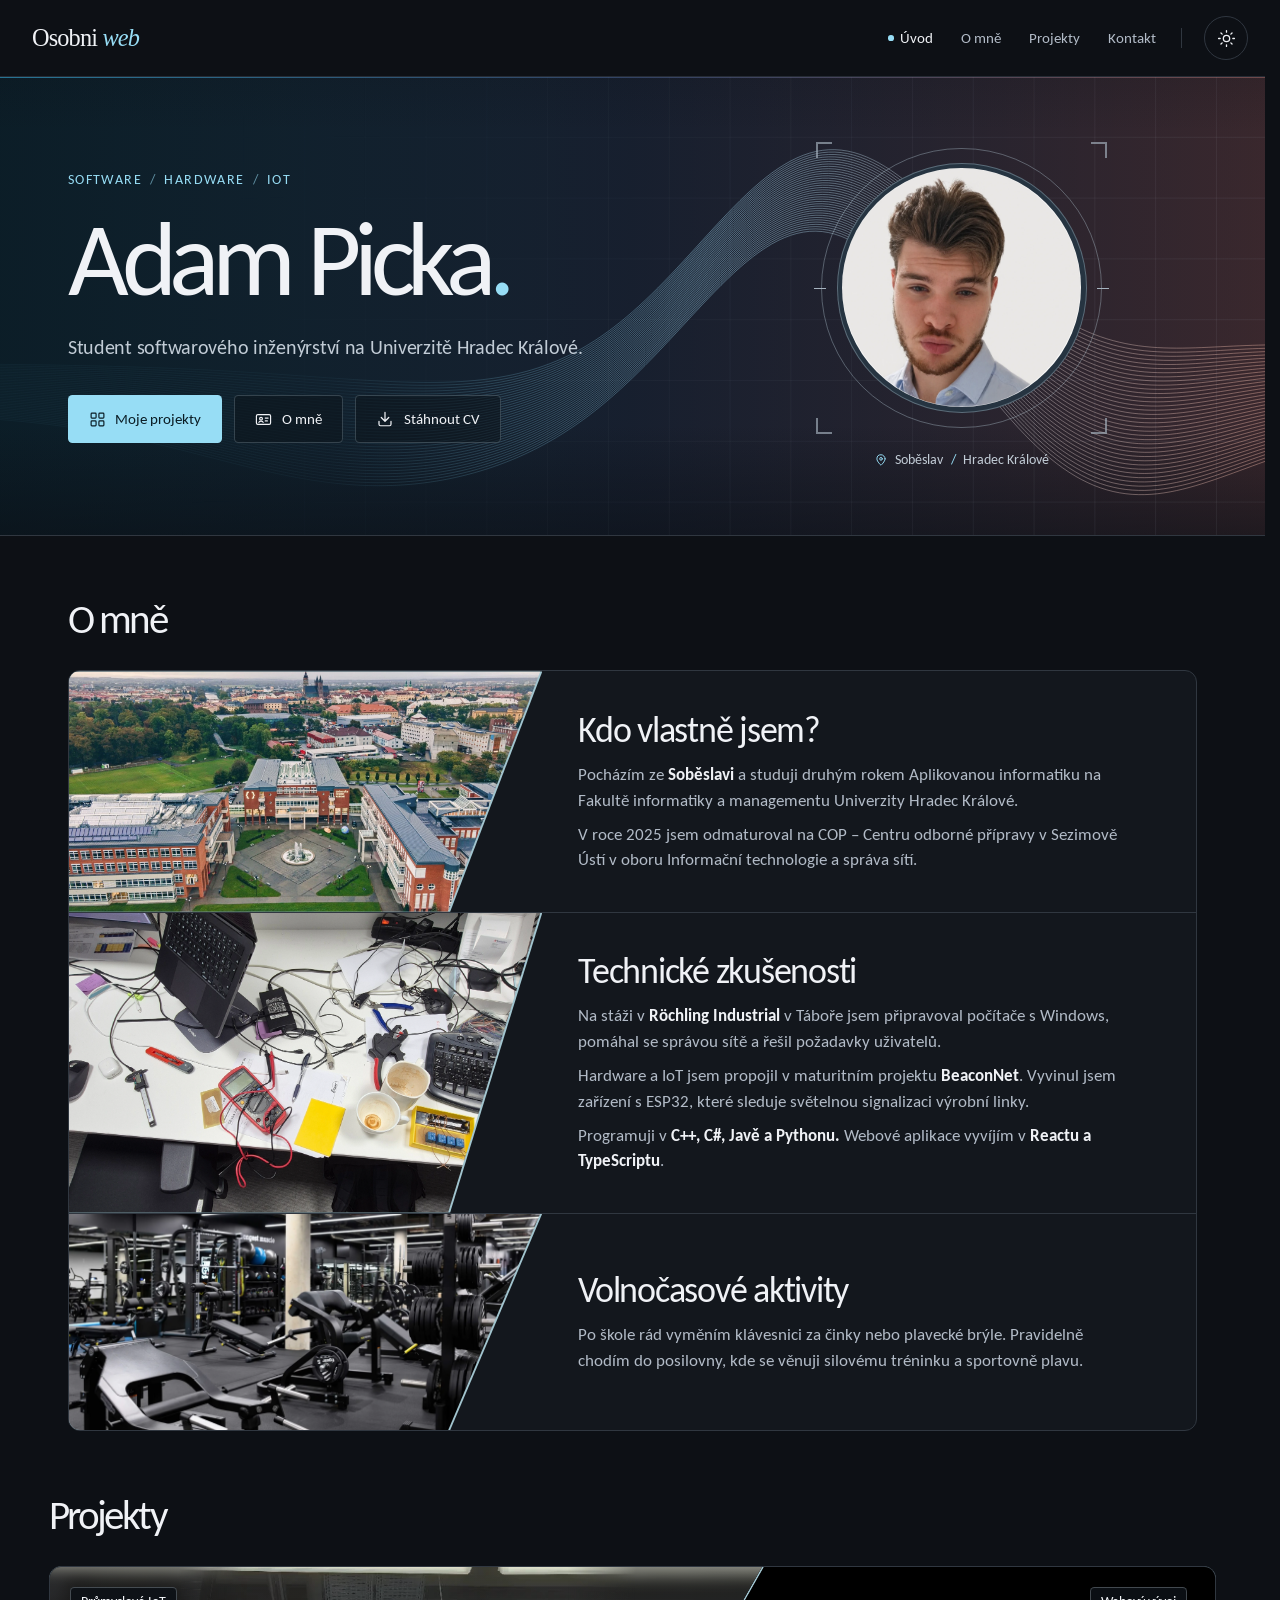
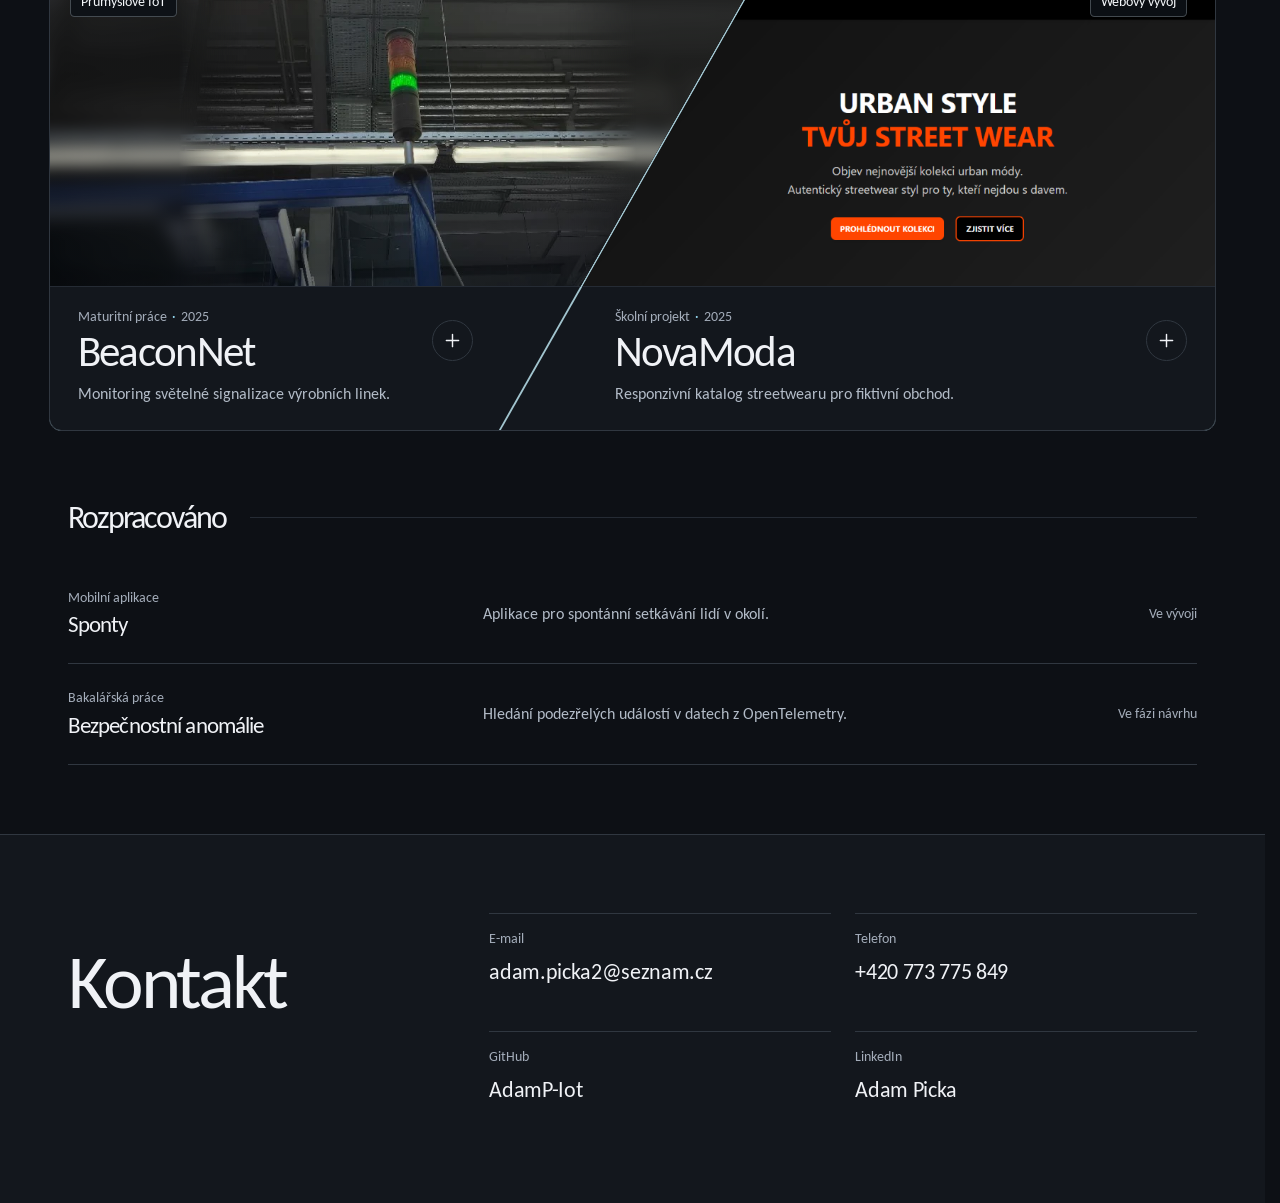
==== commit 8da759fb: "Add files via upload" ====
--- a/client/index.html
+++ b/client/index.html
@@ -3,12 +3,12 @@
   <head>
     <meta charset="utf-8">
     <meta name="viewport" content="width=device-width,initial-scale=1">
-    <meta name="description" content="Osobní portfolio Adama Picky, studenta aplikované informatiky na UHK. BeaconNet, NovaModa a rozpracované projekty z IoT a webového vývoje.">
+    <meta name="description" content="">
     <meta name="theme-color" content="#0d1015">
     <meta property="og:type" content="website">
     <meta property="og:locale" content="cs_CZ">
-    <meta property="og:title" content="Adam Picka · IoT a webový vývoj">
-    <meta property="og:description" content="Od mikrokontroléru na výrobní lince po webové aplikace. Projekty a kontakt na Adama Picku.">
+    <meta property="og:title" content="Adam Picka IoT a webový vývoj">
+    <meta property="og:description" content="">
     <meta property="og:image:alt" content="Adam Picka">
     <link rel="icon" href="./favicon.svg" type="image/svg+xml">
     <title>Adam Picka · IoT a webový vývoj</title>
@@ -25,8 +25,8 @@
         .masthead .header-actions{width:100%}
       }
     </style></noscript>
-    <script type="module" crossorigin src="./assets/index-Bsx2K1kK.js"></script>
-    <link rel="stylesheet" crossorigin href="./assets/index-TKc9JXD2.css">
+    <script type="module" crossorigin src="./assets/index-JZuN10S8.js"></script>
+    <link rel="stylesheet" crossorigin href="./assets/index-CX_7yiS2.css">
   </head>
-  <body><div id="root"><link rel="preload" as="image" href="./media/adam-picka.webp" fetchPriority="high"/><a class="skip-link" href="#projekty">Přeskočit na projekty</a><header class="masthead"><div class="shell header-inner"><div><a class="brand" href="#uvod">Osobni <em>web</em></a></div><div class="header-actions"><nav aria-label="Hlavní navigace" id="site-nav"><a href="#uvod" aria-current="location">Úvod</a><a href="#o-mne">O mně</a><a href="#projekty">Projekty</a><a href="#kontakt">Kontakt</a></nav><button type="button" class="icon-button theme-switch" aria-label="Přepnout na světlý režim" title="Světlý režim"><svg class="sun-icon" width="19" height="19" viewBox="0 0 24 24" fill="none" stroke="currentColor" stroke-width="1.65" stroke-linecap="round" stroke-linejoin="round" aria-hidden="true" focusable="false"><circle cx="12" cy="12" r="4"></circle><path d="M12 2v2m0 16v2M2 12h2m16 0h2M5 5l1.5 1.5m11 11L19 19M19 5l-1.5 1.5m-11 11L5 19"></path></svg><svg class="moon-icon" width="19" height="19" viewBox="0 0 24 24" fill="none" stroke="currentColor" stroke-width="1.65" stroke-linecap="round" stroke-linejoin="round" aria-hidden="true" focusable="false"><path d="M20.5 13a8.5 8.5 0 0 1-9.4-9.5 9 9 0 1 0 9.4 9.5Z"></path></svg></button><button type="button" class="icon-button menu-switch" aria-expanded="false" aria-controls="site-nav" aria-label="Otevřít menu"><svg width="20" height="20" viewBox="0 0 24 24" fill="none" stroke="currentColor" stroke-width="1.65" stroke-linecap="round" stroke-linejoin="round" aria-hidden="true" focusable="false"><path d="M3 6h18M3 12h18M3 18h18"></path></svg></button></div></div></header><main><section class="hero" id="uvod" aria-labelledby="hero-name" tabindex="-1"><div class="hero-grid" aria-hidden="true"></div><canvas class="signal-field" aria-hidden="true"></canvas><div class="shell hero-inner"><div class="intro"><p class="kicker hero-kicker">Software <i>/</i> Hardware <i>/</i> IoT</p><h1 id="hero-name">Adam Picka<span>.</span></h1><p class="hero-copy">Student aplikované informatiky na Univerzitě Hradec Králové.</p><div class="hero-actions"><a class="button button-primary" href="#projekty"><svg width="17" height="17" viewBox="0 0 24 24" fill="none" stroke="currentColor" stroke-width="1.65" stroke-linecap="round" stroke-linejoin="round" aria-hidden="true" focusable="false"><rect x="3" y="3" width="7" height="7" rx="1.2"></rect><rect x="14" y="3" width="7" height="7" rx="1.2"></rect><rect x="3" y="14" width="7" height="7" rx="1.2"></rect><rect x="14" y="14" width="7" height="7" rx="1.2"></rect></svg>Moje projekty</a><a class="button button-quiet" href="#o-mne"><svg width="17" height="17" viewBox="0 0 24 24" fill="none" stroke="currentColor" stroke-width="1.65" stroke-linecap="round" stroke-linejoin="round" aria-hidden="true" focusable="false"><rect x="2" y="5" width="20" height="14" rx="2"></rect><circle cx="8.5" cy="11" r="2"></circle><path d="M5.5 16c.6-2 5.4-2 6 0m3-6h4m-4 4h3"></path></svg>O mně</a><a class="button button-quiet" href="./Adam-Picka-CV.pdf" download="Adam-Picka-CV.pdf"><svg width="18" height="18" viewBox="0 0 24 24" fill="none" stroke="currentColor" stroke-width="1.65" stroke-linecap="round" stroke-linejoin="round" aria-hidden="true" focusable="false"><path d="M12 3v12m-5-5 5 5 5-5M4 15v4a2 2 0 0 0 2 2h12a2 2 0 0 0 2-2v-4"></path></svg>Stáhnout CV</a></div></div><div class="portrait-column"><div class="portrait-art"><div class="portrait-orbit" aria-hidden="true"></div><div class="portrait-frame"><img class="portrait" src="./media/adam-picka.webp" width="1254" height="1254" alt="Adam Picka" fetchPriority="high"/></div><span class="registration tl" aria-hidden="true"></span><span class="registration tr" aria-hidden="true"></span><span class="registration bl" aria-hidden="true"></span><span class="registration br" aria-hidden="true"></span></div><p class="location"><svg width="14" height="14" viewBox="0 0 24 24" fill="none" stroke="currentColor" stroke-width="1.65" stroke-linecap="round" stroke-linejoin="round" aria-hidden="true" focusable="false"><path d="M19 10c0 4.8-7 11-7 11S5 14.8 5 10a7 7 0 0 1 14 0Z"></path><circle cx="12" cy="10" r="2.3"></circle></svg>Soběslav <span>/</span> Hradec Králové</p></div></div></section><section class="about-section shell" id="o-mne" aria-labelledby="about-title" tabindex="-1"><div class="section-line"><h2 id="about-title">O mně</h2></div><div class="about-rows"><article class="about-row"><div class="about-photo"><img src="./media/about-studium.webp" alt="Otevřený sešit s nákresem grafu vedle notebooku." width="960" height="640" loading="lazy" decoding="async"/></div><div class="about-copy"><h3>Kdo vlastně jsem?</h3><p>Pocházím ze <strong>Soběslavi</strong> a studuji druhým rokem aplikovanou informatiku na Fakultě informatiky a managementu Univerzity Hradec Králové.</p><p>V roce 2025 jsem odmaturoval na SOŠ – Centru odborné přípravy v Sezimově Ústí. V oboru informační technologie jsem se zaměřil na správu sítí a programování.</p></div></article><article class="about-row"><div class="about-photo"><img src="./media/about-technika.webp" alt="Detail vývojové desky s mikrokontrolérem a připojovacími piny." width="960" height="640" loading="lazy" decoding="async"/></div><div class="about-copy"><h3>Technické zkušenosti</h3><p>Na stáži v <strong>Röchling Industrial</strong> v Táboře jsem připravoval počítače s Windows, pomáhal se správou sítě a řešil požadavky uživatelů.</p><p>Hardware a IoT jsem propojil v maturitním projektu <strong>BeaconNet</strong>. Vyvinul jsem zařízení s ESP32, které sleduje světelnou signalizaci výrobní linky.</p><p>Programuji v C++, C#, Javě a Pythonu. Webové aplikace vyvíjím v <strong>Reactu a TypeScriptu</strong>.</p></div></article><article class="about-row"><div class="about-photo"><img src="./media/about-plavani.webp" alt="Plavecké brýle na okraji bazénu u plavecké dráhy." width="960" height="640" loading="lazy" decoding="async"/></div><div class="about-copy"><h3>Volnočasové aktivity</h3><p>Po škole rád vyměním klávesnici za činky nebo plavecké brýle. Pravidelně chodím do posilovny, kde se věnuji <strong>silovému tréninku</strong>, a sportovně plavu.</p></div></article></div></section><section class="projects-section" id="projekty" aria-labelledby="projects-title" tabindex="-1"><div class="section-line showcase-shell"><h2 id="projects-title">Projekty</h2></div><div class="featured-grid showcase-shell"><article class="feature"><a class="project-card" href="./projekty/beaconnet.html" aria-label="Detail projektu BeaconNet"><div class="card-art art-beaconnet"><img class="factory-backdrop" src="./media/beaconnet.webp" alt="" aria-hidden="true" loading="lazy"/><img class="factory-image" src="./media/beaconnet.webp" alt="Zeleně svítící signální sloup na výrobní lince Röchling Industrial." width="644" height="857" loading="lazy"/><span class="project-category">Průmyslové IoT</span><div class="image-tags" aria-hidden="true"><span>ESP32</span><span>IoT</span><span>Open source</span></div></div><div class="card-caption"><div class="card-heading"><div class="project-meta">Maturitní práce<!-- --> <span>·</span> 2025</div><h3>BeaconNet</h3></div><span class="detail-symbol" aria-hidden="true"><svg width="21" height="21" viewBox="0 0 24 24" fill="none" stroke="currentColor" stroke-width="1.65" stroke-linecap="round" stroke-linejoin="round" aria-hidden="true" focusable="false"><path d="M12 5v14M5 12h14"></path></svg></span><p>Monitoring světelné signalizace výrobních linek.</p></div></a></article><article class="feature"><a class="project-card" href="./projekty/novamoda.html" aria-label="Detail projektu NovaModa"><div class="card-art art-novamoda"><img class="school-preview" src="./media/novamoda.webp" alt="Úvodní stránka NovaModa s oranžovým nadpisem Tvůj street wear." width="2047" height="450" loading="lazy"/><span class="project-category">Webový vývoj</span><div class="image-tags" aria-hidden="true"><span>HTML5</span><span>CSS</span><span>JavaScript</span></div></div><div class="card-caption"><div class="card-heading"><div class="project-meta">Školní projekt<!-- --> <span>·</span> 2025</div><h3>NovaModa</h3></div><span class="detail-symbol" aria-hidden="true"><svg width="21" height="21" viewBox="0 0 24 24" fill="none" stroke="currentColor" stroke-width="1.65" stroke-linecap="round" stroke-linejoin="round" aria-hidden="true" focusable="false"><path d="M12 5v14M5 12h14"></path></svg></span><p>Responzivní katalog streetwearu pro fiktivní obchod.</p></div></a></article></div><div class="work-section shell" aria-labelledby="work-title"><div class="section-line work-heading"><h2 id="work-title">Rozpracováno</h2><span class="heading-rule" aria-hidden="true"></span></div><div class="work-list"><article><a class="work-row" href="./projekty/sponty.html" aria-label="Detail projektu Sponty"><div class="work-name"><div class="project-meta">Mobilní aplikace</div><h3>Sponty</h3></div><p>Aplikace pro spontánní setkávání lidí v okolí.</p><span class="work-state">Ve vývoji</span></a></article><article><a class="work-row" href="./projekty/opentelemetry.html" aria-label="Detail projektu Bezpečnostní anomálie"><div class="work-name"><div class="project-meta">Bakalářská práce</div><h3>Bezpečnostní anomálie</h3></div><p>Hledání podezřelých událostí v datech z OpenTelemetry.</p><span class="work-state">Ve fázi návrhu</span></a></article></div></div></section><section class="contact" id="kontakt" aria-labelledby="contact-title" tabindex="-1"><div class="shell contact-inner"><h2 id="contact-title">Kontakt</h2><address><a class="contact-link" href="mailto:adam.picka2@seznam.cz"><small>E-mail</small><strong>adam.picka2@seznam.cz</strong></a><a class="contact-link" href="tel:+420773775849"><small>Telefon</small><strong>+420 773 775 849</strong></a><a class="contact-link" href="https://github.com/AdamP-Iot" target="_blank" rel="me noopener"><small>GitHub</small><strong>AdamP-Iot</strong></a><a class="contact-link" href="https://www.linkedin.com/in/adam-picka-798194388/" target="_blank" rel="me noopener"><small>LinkedIn</small><strong>Adam Picka</strong></a></address></div></section></main></div></body>
+  <body><div id="root"><link rel="preload" as="image" href="./media/adam-picka.webp" fetchPriority="high"/><a class="skip-link" href="#projekty">Přeskočit na projekty</a><header class="masthead"><div class="shell header-inner"><div><a class="brand" href="#uvod">Osobni <em>web</em></a></div><div class="header-actions"><nav aria-label="Hlavní navigace" id="site-nav"><a href="#uvod" aria-current="location">Úvod</a><a href="#o-mne">O mně</a><a href="#projekty">Projekty</a><a href="#kontakt">Kontakt</a></nav><button type="button" class="icon-button theme-switch" aria-label="Přepnout na světlý režim" title="Světlý režim"><svg class="sun-icon" width="19" height="19" viewBox="0 0 24 24" fill="none" stroke="currentColor" stroke-width="1.65" stroke-linecap="round" stroke-linejoin="round" aria-hidden="true" focusable="false"><circle cx="12" cy="12" r="4"></circle><path d="M12 2v2m0 16v2M2 12h2m16 0h2M5 5l1.5 1.5m11 11L19 19M19 5l-1.5 1.5m-11 11L5 19"></path></svg><svg class="moon-icon" width="19" height="19" viewBox="0 0 24 24" fill="none" stroke="currentColor" stroke-width="1.65" stroke-linecap="round" stroke-linejoin="round" aria-hidden="true" focusable="false"><path d="M20.5 13a8.5 8.5 0 0 1-9.4-9.5 9 9 0 1 0 9.4 9.5Z"></path></svg></button><button type="button" class="icon-button menu-switch" aria-expanded="false" aria-controls="site-nav" aria-label="Otevřít menu"><svg width="20" height="20" viewBox="0 0 24 24" fill="none" stroke="currentColor" stroke-width="1.65" stroke-linecap="round" stroke-linejoin="round" aria-hidden="true" focusable="false"><path d="M3 6h18M3 12h18M3 18h18"></path></svg></button></div></div></header><main><section class="hero" id="uvod" aria-labelledby="hero-name" tabindex="-1"><div class="hero-grid" aria-hidden="true"></div><canvas class="signal-field" aria-hidden="true"></canvas><div class="shell hero-inner"><div class="intro"><p class="kicker hero-kicker">Software <i>/</i> Hardware <i>/</i> IoT</p><h1 id="hero-name">Adam Picka<span>.</span></h1><p class="hero-copy">Student softwarového inženýrství na Univerzitě Hradec Králové.</p><div class="hero-actions"><a class="button button-primary" href="#projekty"><svg width="17" height="17" viewBox="0 0 24 24" fill="none" stroke="currentColor" stroke-width="1.65" stroke-linecap="round" stroke-linejoin="round" aria-hidden="true" focusable="false"><rect x="3" y="3" width="7" height="7" rx="1.2"></rect><rect x="14" y="3" width="7" height="7" rx="1.2"></rect><rect x="3" y="14" width="7" height="7" rx="1.2"></rect><rect x="14" y="14" width="7" height="7" rx="1.2"></rect></svg>Moje projekty</a><a class="button button-quiet" href="#o-mne"><svg width="17" height="17" viewBox="0 0 24 24" fill="none" stroke="currentColor" stroke-width="1.65" stroke-linecap="round" stroke-linejoin="round" aria-hidden="true" focusable="false"><rect x="2" y="5" width="20" height="14" rx="2"></rect><circle cx="8.5" cy="11" r="2"></circle><path d="M5.5 16c.6-2 5.4-2 6 0m3-6h4m-4 4h3"></path></svg>O mně</a><a class="button button-quiet" href="./Adam-Picka-CV.pdf" download="Adam-Picka-CV.pdf"><svg width="18" height="18" viewBox="0 0 24 24" fill="none" stroke="currentColor" stroke-width="1.65" stroke-linecap="round" stroke-linejoin="round" aria-hidden="true" focusable="false"><path d="M12 3v12m-5-5 5 5 5-5M4 15v4a2 2 0 0 0 2 2h12a2 2 0 0 0 2-2v-4"></path></svg>Stáhnout CV</a></div></div><div class="portrait-column"><div class="portrait-art"><div class="portrait-orbit" aria-hidden="true"></div><div class="portrait-frame"><img class="portrait" src="./media/adam-picka.webp" width="1254" height="1254" alt="Adam Picka" fetchPriority="high"/></div><span class="registration tl" aria-hidden="true"></span><span class="registration tr" aria-hidden="true"></span><span class="registration bl" aria-hidden="true"></span><span class="registration br" aria-hidden="true"></span></div><p class="location"><svg width="14" height="14" viewBox="0 0 24 24" fill="none" stroke="currentColor" stroke-width="1.65" stroke-linecap="round" stroke-linejoin="round" aria-hidden="true" focusable="false"><path d="M19 10c0 4.8-7 11-7 11S5 14.8 5 10a7 7 0 0 1 14 0Z"></path><circle cx="12" cy="10" r="2.3"></circle></svg>Soběslav <span>/</span> Hradec Králové</p></div></div></section><section class="about-section shell" id="o-mne" aria-labelledby="about-title" tabindex="-1"><div class="section-line"><h2 id="about-title">O mně</h2></div><div class="about-rows"><article class="about-row"><div class="about-photo"><img src="./media/about-studium.webp" alt="" width="960" height="640" loading="lazy" decoding="async"/></div><div class="about-copy"><h3>Kdo vlastně jsem?</h3><p>Pocházím ze <strong>Soběslavi</strong> a studuji druhým rokem Aplikovanou informatiku na Fakultě informatiky a managementu Univerzity Hradec Králové.</p><p>V roce 2025 jsem odmaturoval na COP – Centru odborné přípravy v Sezimově Ústí v oboru Informační technologie a správa sítí.</p></div></article><article class="about-row"><div class="about-photo"><img src="./media/about-technika.webp" alt="" width="960" height="640" loading="lazy" decoding="async"/></div><div class="about-copy"><h3>Technické zkušenosti</h3><p>Na stáži v <strong>Röchling Industrial</strong> v Táboře jsem připravoval počítače s Windows, pomáhal se správou sítě a řešil požadavky uživatelů.</p><p>Hardware a IoT jsem propojil v maturitním projektu <strong>BeaconNet</strong>. Vyvinul jsem zařízení s ESP32, které sleduje světelnou signalizaci výrobní linky.</p><p>Programuji v <strong>C++, C#, Javě a Pythonu.</strong> Webové aplikace vyvíjím v <strong>Reactu a TypeScriptu</strong>.</p></div></article><article class="about-row"><div class="about-photo"><img src="./media/about-plavani.webp" alt="" width="960" height="640" loading="lazy" decoding="async"/></div><div class="about-copy"><h3>Volnočasové aktivity</h3><p>Po škole rád vyměním klávesnici za činky nebo plavecké brýle. Pravidelně chodím do posilovny, kde se věnuji silovému tréninku a sportovně plavu.</p></div></article></div></section><section class="projects-section" id="projekty" aria-labelledby="projects-title" tabindex="-1"><div class="section-line showcase-shell"><h2 id="projects-title">Projekty</h2></div><div class="featured-grid showcase-shell"><article class="feature"><a class="project-card" href="./projekty/beaconnet.html" aria-label="Detail projektu BeaconNet"><div class="card-art art-beaconnet"><img class="factory-backdrop" src="./media/beaconnet.webp" alt="" aria-hidden="true" loading="lazy"/><img class="factory-image" src="./media/beaconnet.webp" alt="Zeleně svítící signální sloup na výrobní lince Röchling Industrial." width="644" height="857" loading="lazy"/><span class="project-category">Průmyslové IoT</span><div class="image-tags" aria-hidden="true"><span>ESP32</span><span>IoT</span><span>Open source</span></div></div><div class="card-caption"><div class="card-heading"><div class="project-meta">Maturitní práce<!-- --> <span>·</span> 2025</div><h3>BeaconNet</h3></div><span class="detail-symbol" aria-hidden="true"><svg width="21" height="21" viewBox="0 0 24 24" fill="none" stroke="currentColor" stroke-width="1.65" stroke-linecap="round" stroke-linejoin="round" aria-hidden="true" focusable="false"><path d="M12 5v14M5 12h14"></path></svg></span><p>Monitoring světelné signalizace výrobních linek.</p></div></a></article><article class="feature"><a class="project-card" href="./projekty/novamoda.html" aria-label="Detail projektu NovaModa"><div class="card-art art-novamoda"><img class="school-preview" src="./media/novamoda.webp" alt="Úvodní stránka NovaModa s oranžovým nadpisem Tvůj street wear." width="2047" height="450" loading="lazy"/><span class="project-category">Webový vývoj</span><div class="image-tags" aria-hidden="true"><span>HTML5</span><span>CSS</span><span>JavaScript</span></div></div><div class="card-caption"><div class="card-heading"><div class="project-meta">Školní projekt<!-- --> <span>·</span> 2025</div><h3>NovaModa</h3></div><span class="detail-symbol" aria-hidden="true"><svg width="21" height="21" viewBox="0 0 24 24" fill="none" stroke="currentColor" stroke-width="1.65" stroke-linecap="round" stroke-linejoin="round" aria-hidden="true" focusable="false"><path d="M12 5v14M5 12h14"></path></svg></span><p>Responzivní katalog streetwearu pro fiktivní obchod.</p></div></a></article></div><div class="work-section shell" aria-labelledby="work-title"><div class="section-line work-heading"><h2 id="work-title">Rozpracováno</h2><span class="heading-rule" aria-hidden="true"></span></div><div class="work-list"><article><a class="work-row" href="./projekty/sponty.html" aria-label="Detail projektu Sponty"><div class="work-name"><div class="project-meta">Mobilní aplikace</div><h3>Sponty</h3></div><p>Aplikace pro spontánní setkávání lidí v okolí.</p><span class="work-state">Ve vývoji</span></a></article><article><a class="work-row" href="./projekty/opentelemetry.html" aria-label="Detail projektu Bezpečnostní anomálie"><div class="work-name"><div class="project-meta">Bakalářská práce</div><h3>Bezpečnostní anomálie</h3></div><p>Hledání podezřelých událostí v datech z OpenTelemetry.</p><span class="work-state">Ve fázi návrhu</span></a></article></div></div></section><section class="contact" id="kontakt" aria-labelledby="contact-title" tabindex="-1"><div class="shell contact-inner"><h2 id="contact-title">Kontakt</h2><address><a class="contact-link" href="mailto:adam.picka2@seznam.cz"><small>E-mail</small><strong>adam.picka2@seznam.cz</strong></a><a class="contact-link" href="tel:+420773775849"><small>Telefon</small><strong>+420 773 775 849</strong></a><a class="contact-link" href="https://github.com/AdamP-Iot" target="_blank" rel="me noopener"><small>GitHub</small><strong>AdamP-Iot</strong></a><a class="contact-link" href="https://www.linkedin.com/in/adam-picka-798194388/" target="_blank" rel="me noopener"><small>LinkedIn</small><strong>Adam Picka</strong></a></address></div></section></main></div></body>
 </html>
--- a/client/assets/index-CX_7yiS2.css
+++ b/client/assets/index-CX_7yiS2.css
@@ -0,0 +1 @@
+@font-face{font-family:Carlito;font-style:normal;font-display:swap;font-weight:400;src:url(./carlito-latin-400-normal-R-CeALMm.woff2) format("woff2"),url(./carlito-latin-400-normal-jEGHVXAP.woff) format("woff")}@font-face{font-family:Carlito;font-style:normal;font-display:swap;font-weight:400;src:url(./carlito-latin-ext-400-normal-DPZWia0-.woff2) format("woff2"),url(./carlito-latin-ext-400-normal-D112-ed2.woff) format("woff")}@font-face{font-family:Carlito;font-style:normal;font-display:swap;font-weight:700;src:url(./carlito-latin-700-normal-DQ6DOkPk.woff2) format("woff2"),url(./carlito-latin-700-normal-CjG3MLqY.woff) format("woff")}@font-face{font-family:Carlito;font-style:normal;font-display:swap;font-weight:700;src:url(./carlito-latin-ext-700-normal-D2WO8ap1.woff2) format("woff2"),url(./carlito-latin-ext-700-normal-9QIvu-gI.woff) format("woff")}:root{color-scheme:dark;--gradient-blue: #2f8fb5;--gradient-slate: #3b4e75;--gradient-clay: #825555;--brand-gradient: linear-gradient(90deg, rgba(47, 143, 181, 1) 0%, rgba(59, 78, 117, 1) 50%, rgba(130, 85, 85, 1) 100%);--bg: #0d1015;--surface: #13171d;--surface-high: #1c222a;--header: #0d1015;--text: #f0f2f6;--muted: #b2bbc7;--subtle: #a4adba;--line: #303740;--fine: #252b34;--accent: #97ddf5;--accent-strong: #b4eaff;--accent-ink: #0a1c24;--tag-bg: #182932;--warm: #e0b0a1;--warm-bg: #2a2223;--hero-overlay: linear-gradient(90deg, rgba(8,17,24,.9) 0%, rgba(12,17,25,.77) 49%, rgba(23,18,26,.68) 100%);--hero-vignette: linear-gradient(0deg, rgba(10,14,20,.54), transparent 24%, transparent 88%, rgba(10,14,20,.15));--wire-left: rgba(110,201,231,.055);--wire-mid: rgba(151,205,231,.51);--wire-right: rgba(235,178,161,.5);--grid-ink: rgba(200,216,230,.07);--art-mark: #a6b3bf;--orbit: rgba(192,217,229,.34);--cut: rgba(197,217,226,.22);--portrait-base: #263441;--photo-edge: #10161d;--hero-copy: #c2ccd6;--hero-secondary-bg: rgba(13,21,28,.58);--art-text: #f4f7fa;--photo-label: rgba(13,18,24,.87);--photo-shade: rgba(12,16,23,.8);--photo-filter: linear-gradient(180deg, rgba(9,17,24,.13), transparent 52%, rgba(5,12,19,.32));--browser-body: #0b0c0e;--shadow: rgba(0,0,0,.32);--scrim: rgba(5,9,14,.78);--on-dark-accent: #b3e9f9;--on-dark-line: rgba(224,237,247,.26);--font: Calibri, Carlito, "Segoe UI", Arial, sans-serif;--brand-font: Georgia, Cambria, "Times New Roman", serif;--type-brand: clamp(1.28rem, 1.08rem + .55vw, 1.55rem);--type-about-title: clamp(1.3rem, 1rem + 1.55vw, 2.3rem);--about-cut: clamp(.9rem, 7.2vw, 7.25rem);--about-photo-share: 30%;--about-inset: clamp(.75rem, 2.8vw, 2.75rem);--about-copy-width: 61ch;--u1: .25rem;--u2: .5rem;--u3: .75rem;--u4: 1rem;--u5: 1.25rem;--u6: 1.5rem;--u7: 1.75rem;--u8: 2rem;--u9: 2.25rem;--u10: 2.5rem;--u12: 3rem;--u14: 3.5rem;--u16: 4rem;--u18: 4.5rem;--u20: 5rem;--u24: 6rem;--gutter: clamp(1.25rem, 5.3vw, 5.5rem);--shell: 79rem;--showcase-max: 120rem;--showcase-gutter: clamp(1rem, 3.8vw, 5rem);--feature-media-height: clamp(17rem, 25vw, 29rem);--feature-caption-height: clamp(8.5rem, 10vw, 10.25rem);--feature-inset: clamp(1.25rem, 2.2vw, 2.75rem);--feature-seam: #a2c5cf;--feature-seam-width: 2px;--stack-cut: clamp(1rem, 4vw, 1.75rem);--header-h: 4rem;--section-space: clamp(3rem, 4.8vw, 4.75rem);--type-meta: .875rem;--type-small: .875rem;--type-body: 1rem;--type-intro: clamp(1.0625rem, 1.55vw, 1.28rem);--type-name: clamp(3.75rem, 13.4vw, 6.65rem);--type-section: clamp(2.05rem, 3.2vw, 3.05rem);--type-project: clamp(2rem, 3.35vw, 3.75rem);--type-contact-heading: clamp(3.1rem, 6vw, 6.5rem);--type-contact-value: clamp(1.2rem, 1.7vw, 1.65rem);--type-work: clamp(1.18rem, 1.8vw, 1.52rem);--radius-sm: .28rem;--radius: .5rem;--radius-lg: .75rem;--stroke: 1px;--ease: cubic-bezier(.22,.72,.23,1);--quick: .16s;--motion: .32s;--slow: .56s}:root[data-theme=light]{color-scheme:light;--bg: #f4f6f8;--surface: #fff;--surface-high: #e8eef2;--header: #f8fafb;--text: #16202b;--muted: #435462;--subtle: #526370;--line: #bdc8d1;--fine: #d4dde2;--accent: #185d78;--accent-strong: #114964;--accent-ink: #fff;--tag-bg: #dcecf2;--warm: #78483c;--warm-bg: #efe3de;--hero-overlay: linear-gradient(90deg, rgba(246,250,252,.9), rgba(241,245,250,.84) 46%, rgba(249,243,244,.74) 100%);--hero-vignette: linear-gradient(0deg, rgba(238,242,245,.4), transparent 26%);--wire-left: rgba(43,116,143,.07);--wire-mid: rgba(50,105,135,.4);--wire-right: rgba(146,92,83,.48);--grid-ink: rgba(43,85,107,.1);--art-mark: #506477;--feature-seam: #477184;--orbit: rgba(66,91,116,.4);--cut: rgba(68,91,110,.32);--portrait-base: #d8e0e5;--photo-edge: #e9edf0;--hero-copy: #374b5b;--hero-secondary-bg: rgba(249,251,252,.6);--shadow: rgba(15,25,38,.19);--scrim: rgba(13,22,30,.62)}@media(min-width:48rem){:root{--header-h: 4.75rem;--type-name: clamp(5.25rem, 8.18vw, 8.4rem)}}*,*:before,*:after{box-sizing:border-box}html{scroll-behavior:smooth;scroll-padding-top:var(--header-h);scrollbar-gutter:stable}html.dialog-open{overflow:hidden}body{margin:0;background:var(--bg);color:var(--text);font:400 var(--type-body)/1.6 var(--font);-webkit-font-smoothing:antialiased}h1,h2,h3,p,figure{margin:0}a{color:inherit;text-decoration:none}button{font:inherit;color:inherit;cursor:pointer}button,a{-webkit-tap-highlight-color:transparent;touch-action:manipulation}img,canvas{display:block}svg{flex:none}::selection{background:var(--accent);color:var(--accent-ink)}:focus-visible{outline:2px solid var(--accent);outline-offset:4px}section[tabindex="-1"]:focus{outline:none}.shell{width:min(calc(100% - var(--gutter)*2),var(--shell));margin-inline:auto}.sr-only,.skip-link:not(:focus){position:absolute;width:1px;height:1px;padding:0;margin:-1px;overflow:hidden;clip-path:inset(50%);white-space:nowrap;border:0}.skip-link:focus{position:fixed;z-index:40;top:var(--u3);left:var(--u3);padding:var(--u2) var(--u4);background:var(--accent);color:var(--accent-ink);border-radius:var(--radius-sm)}.masthead{position:sticky;z-index:8;top:0;background:var(--header);border-bottom:var(--stroke) solid var(--fine)}.header-inner,.header-actions,.brand{display:flex;align-items:center}.header-inner{justify-content:space-between;min-height:var(--header-h)}.brand{min-height:2.75rem;gap:.22em;white-space:nowrap;font:400 var(--type-brand)/1.1 var(--brand-font);letter-spacing:-.035em;position:fixed;left:var(--u8);top:var(--u4)}.brand em{color:var(--accent)}.header-actions{gap:var(--u2);position:fixed;right:var(--u8);top:var(--u4)}.icon-button{display:inline-grid;place-items:center;width:2.75rem;height:2.75rem;border:var(--stroke) solid var(--line);border-radius:50%;color:var(--text);background:transparent;transition:background var(--quick),border-color var(--quick),color var(--quick)}.icon-button:hover{background:var(--surface-high);border-color:var(--subtle)}.menu-switch{border:0;border-radius:var(--radius-sm)}.moon-icon,[data-theme=light] .sun-icon{display:none}[data-theme=light] .moon-icon{display:block}#site-nav{display:none;position:absolute;top:100%;left:0;right:0;background:var(--header);border-block:1px solid var(--line);padding:var(--u3) var(--gutter);box-shadow:0 1rem var(--u8) var(--shadow)}#site-nav[data-open]{display:grid}#site-nav a{display:flex;width:max-content;gap:var(--u2);align-items:center;min-height:44px;color:var(--muted);font-size:.9375rem;font-weight:200}#site-nav a:is([aria-current],:hover,:focus-visible){color:var(--text)}#site-nav a,.detail-actions>.text-link{position:relative;transition:color var(--quick)}#site-nav a:before{content:"";position:absolute;left:calc(-1 * var(--u3));width:.36rem;height:.36rem;background:var(--accent);border-radius:50%;opacity:0;transform:scale(.4);transition:opacity var(--quick),transform var(--motion) var(--ease)}#site-nav a[aria-current]:before{opacity:1;transform:scale(1)}#site-nav a:after,.detail-actions>.text-link:after{content:"";position:absolute;inset:auto 0 var(--u2);height:var(--stroke);background:var(--accent);transform:scaleX(0);transform-origin:left;transition:transform var(--motion) var(--ease)}#site-nav a:is(:hover,:focus-visible):after,.detail-actions>.text-link:is(:hover,:focus-visible):after{transform:scaleX(1)}@media not (min-width:48rem){.brand,.header-actions{top:calc((var(--header-h) - 2.75rem) / 2)}.brand{left:var(--gutter)}.header-actions{right:var(--gutter)}#site-nav{position:fixed;inset:calc(var(--header-h) + var(--stroke)) 0 auto;max-height:calc(100dvh - var(--header-h));overflow-y:auto;padding-inline:calc(var(--gutter) + var(--u3))}#site-nav[data-open]{animation:nav-open var(--quick) var(--ease) both}@keyframes nav-open{0%{opacity:0;transform:translateY(calc(-1 * var(--u2)))}to{opacity:1;transform:none}}}.hero{position:relative;isolation:isolate;overflow:hidden;background-color:var(--gradient-blue);background-image:var(--hero-vignette),var(--hero-overlay),var(--brand-gradient);border-bottom:1px solid var(--line)}.hero:before{content:"";position:absolute;z-index:-1;inset:0 0 auto;height:1px;background:var(--brand-gradient);opacity:.76}.hero-grid{position:absolute;z-index:-1;inset:0;pointer-events:none;background-image:linear-gradient(90deg,var(--grid-ink) 1px,transparent 1px),linear-gradient(0deg,var(--grid-ink) 1px,transparent 1px);background-size:3.8rem 3.8rem;-webkit-mask-image:linear-gradient(100deg,transparent 16%,#000 94%);mask-image:linear-gradient(100deg,transparent 16%,#000 94%)}.signal-field{position:absolute;z-index:-1;inset:0;width:100%;height:100%;pointer-events:none}.hero-inner{display:grid;grid-template-areas:"copy" "art";align-items:center;gap:var(--u9);padding-block:var(--u12) var(--u8)}.intro{grid-area:copy;min-width:0}.kicker,.project-meta,.detail-eyebrow{font-size:var(--type-meta)}.hero-kicker{display:flex;gap:var(--u2);align-items:center;color:var(--accent);text-transform:uppercase;letter-spacing:.1em}.hero-kicker i{font-style:normal;opacity:.6}.signal-rule{display:inline-block;width:var(--u7);height:2px;flex:none;background:var(--accent)}h1{font-size:var(--type-name);letter-spacing:-.07em;word-spacing:.02em;line-height:1;font-weight:320;margin:var(--u4) 0 var(--u5)}h1 span{color:var(--accent)}.hero-copy{max-width:33rem;color:var(--hero-copy);font-size:var(--type-intro);line-height:1.57;letter-spacing:-.014em;text-wrap:pretty}.hero-actions{display:flex;align-items:center;flex-wrap:wrap;gap:var(--u3);margin-top:var(--u7)}.button{display:inline-flex;align-items:center;justify-content:center;gap:.6rem;min-height:2.825rem;padding:.66rem 1.12rem;font-weight:200;font-size:.94rem;border:1px solid transparent;border-radius:var(--radius-sm);transition:background var(--quick),transform var(--quick) var(--ease),border-color var(--quick)}.button-primary{background:var(--accent);color:var(--accent-ink)}.button-primary:hover{background:var(--accent-strong);transform:translateY(-2px)}.button-quiet{border-color:var(--cut);background:var(--hero-secondary-bg)}.button-quiet:hover{border-color:var(--accent);transform:translateY(-2px)}.portrait-column{grid-area:art;grid-template-columns:minmax(0,1fr);min-width:0;width:min(100%,12rem);display:grid;justify-items:center;gap:var(--u3);margin-inline:auto}.portrait-art{width:100%;aspect-ratio:1;position:relative;display:grid;place-items:center}.portrait-frame{width:85.5%;aspect-ratio:1;border:1px solid var(--orbit);border-radius:50%;padding:.28rem;background:var(--portrait-base);transform:perspective(46rem) rotateX(var(--tilt-y,0deg)) rotateY(var(--tilt-x,0deg));transition:transform var(--motion) var(--ease)}.portrait{width:100%;height:100%;border-radius:50%;object-fit:cover}.portrait-orbit{width:95%;aspect-ratio:1;position:absolute;border:1px solid var(--orbit);border-radius:50%}.portrait-orbit:before,.portrait-orbit:after{content:"";position:absolute;height:1px;width:var(--u3);top:50%;background:var(--art-mark)}.portrait-orbit:before{left:calc(var(--u2)*-1)}.portrait-orbit:after{right:calc(var(--u2)*-1)}.registration{position:absolute;width:.64rem;height:.64rem;color:var(--art-mark);opacity:.82}.registration:before,.registration:after{position:absolute;content:"";background:currentColor}.portrait-art .registration{width:1rem;height:1rem;color:var(--art-mark);opacity:.65;transition:transform var(--motion) var(--ease),color var(--motion),opacity var(--motion)}.registration.tl{border-top:2px solid;border-left:2px solid}.registration.tr{border-top:2px solid;border-right:2px solid}.registration.bl{border-bottom:2px solid;border-left:2px solid}.registration.br{border-bottom:2px solid;border-right:2px solid}.tl{top:0;left:0}.tr{top:0;right:0}.bl{bottom:0;left:0}.br{bottom:0;right:0}.location{display:flex;align-items:center;gap:.45rem;white-space:nowrap;color:var(--hero-copy);font:400 var(--type-meta)/1.4 var(--font)}.location svg,.location span{color:var(--accent)}.about-section{padding-top:var(--section-space)}.about-rows{border:var(--stroke) solid var(--line);border-radius:var(--radius-lg);overflow:hidden;background:var(--surface)}.about-row{display:grid;grid-template-columns:var(--about-photo-share) minmax(0,1fr)}.about-row+.about-row{border-top:var(--stroke) solid var(--line)}.about-photo{position:relative;background:var(--feature-seam);clip-path:polygon(0 0,100% 0,calc(100% - var(--about-cut)) 100%,0 100%)}.about-photo img{position:absolute;inset:0;width:100%;height:100%;object-fit:cover;object-position:var(--about-focus, 50% 50%);clip-path:polygon(0 0,calc(100% - var(--feature-seam-width)) 0,calc(100% - var(--about-cut) - var(--feature-seam-width)) 100%,0 100%)}.about-row:nth-child(1){--about-focus: 80% 60%}.about-row:nth-child(2){--about-focus: 30% 40%}.about-row:nth-child(3){--about-focus: 30% 55%}.about-copy{align-self:center;min-width:0;padding:clamp(1.25rem,3vw,2.75rem) var(--about-inset);overflow-wrap:break-word}.about-copy h3{font-size:var(--type-about-title);font-weight:400;line-height:1.12;letter-spacing:-.035em;text-wrap:balance}.about-copy p{max-width:var(--about-copy-width);margin-top:var(--u3);color:var(--muted);font-size:var(--type-body);line-height:1.52}.about-copy p+p{margin-top:var(--u2)}.about-copy strong{color:var(--text);font-weight:700}@media(min-width:36rem){.about-section{--about-photo-share: 40%}.about-row{min-height:clamp(11.5rem,17vw,14.5rem)}}@media(min-width:62rem){.about-section{--about-photo-share: 42%}.about-copy p{font-size:1.0625rem}}.projects-section{padding-top:var(--section-space);padding-bottom:calc(var(--section-space) + var(--u2))}.section-line{display:flex;justify-content:space-between;align-items:center;gap:var(--u4);margin-bottom:var(--u6)}h2{font-size:var(--type-section);font-weight:300;line-height:1.1;letter-spacing:-.062em;text-wrap:balance}.text-link{display:inline-flex;align-items:center;gap:var(--u2);min-height:44px;color:var(--muted);font-size:var(--type-small);font-weight:200}.text-link:hover{color:var(--accent)}.showcase-shell{width:min(calc(100% - 2 * var(--showcase-gutter)),var(--showcase-max));margin-inline:auto}.featured-grid{display:grid;isolation:isolate;overflow:hidden;border:var(--stroke) solid var(--line);border-radius:var(--radius-lg);background:var(--feature-seam)}.feature,.project-card{min-width:0}.project-card{display:flex;flex-direction:column;height:100%;background:var(--surface)}.project-card:is(:hover,:focus-visible) h3{color:var(--accent)}.project-card:focus-visible h3{text-decoration:underline;text-underline-offset:.12em}.card-art{position:relative;isolation:isolate;overflow:hidden;height:clamp(14.5rem,62vw,22rem);border-bottom:var(--stroke) solid var(--fine)}.art-beaconnet{container-type:size;background:var(--photo-edge)}.art-beaconnet:after{content:"";position:absolute;inset:0;background:var(--photo-filter);pointer-events:none}.factory-backdrop,.factory-image{--photo-width: min(100cqw, max(64cqw, 105cqh));position:absolute;left:50%;top:54%;transform:translate(-50%,-54%);height:calc(var(--photo-width) * 857 / 644);max-width:none}.factory-backdrop{width:106%;object-fit:fill;filter:blur(var(--u2)) saturate(.68) brightness(.72)}.factory-image{width:var(--photo-width);-webkit-mask-image:linear-gradient(90deg,transparent,black 15%,black 85%,transparent);mask-image:linear-gradient(90deg,transparent,black 15%,black 85%,transparent)}.school-preview{width:100%;height:100%;object-fit:cover;object-position:center}.project-category{position:absolute;z-index:2;left:var(--u4);top:var(--u4);display:inline-flex;gap:.5rem;align-items:center;padding:.32rem .62rem;border:1px solid var(--on-dark-line);border-radius:var(--radius-sm);color:var(--art-text);background:var(--photo-label);font:400 var(--type-meta)/1.3 var(--font)}.project-category svg{color:var(--on-dark-accent)}.image-tags{display:flex;position:absolute;z-index:2;left:var(--u4);right:var(--u4);bottom:var(--u3);gap:var(--u2);opacity:0;transform:translateY(.65rem);transition:opacity var(--motion),transform var(--motion) var(--ease);pointer-events:none}.art-novamoda .image-tags{transform:none;transition:opacity var(--quick)}.image-tags span{color:var(--art-text);background:var(--photo-label);border:1px solid var(--on-dark-line);border-radius:var(--radius-sm);padding:.2rem .42rem;font:400 var(--type-meta)/1.4 var(--font)}@media(hover:hover){.project-card:hover .image-tags{opacity:1;transform:none}}.project-card:focus-visible .image-tags{opacity:1;transform:none}.card-caption{display:grid;grid-template-columns:minmax(0,1fr) auto;gap:var(--u2) var(--u4);align-content:center;align-items:center;padding:var(--u5) var(--feature-inset) var(--u6)}.card-heading{min-width:0}.project-meta{color:var(--subtle);line-height:1.4}.project-meta span{color:var(--accent);margin-inline:.13rem}.card-caption h3{font-size:var(--type-project);line-height:1.02;font-weight:200;letter-spacing:-.04em;margin-top:var(--u1);transition:color var(--quick)}.card-caption p{color:var(--muted);line-height:1.5;grid-column:1 / -1}.detail-symbol{display:inline-grid;place-items:center;width:2.55rem;height:2.55rem;border:1px solid var(--line);border-radius:50%;transition:background var(--motion),border-color var(--motion)}.project-card:is(:hover,:focus-visible) .detail-symbol{background:var(--tag-bg);border-color:var(--accent);color:var(--accent)}.work-section{margin-top:calc(var(--section-space) + var(--u2))}.work-heading{justify-content:start;gap:var(--u6);margin-bottom:var(--u5)}.work-heading h2{font-size:clamp(1.65rem,2.5vw,2.12rem)}.heading-rule{flex:1;height:1px;background:var(--fine)}.work-row{display:grid;grid-template-columns:minmax(0,1fr);grid-template-areas:"name" "body" "state";align-items:center;gap:var(--u2) var(--u4);padding:var(--u5) 0;border-bottom:1px solid var(--line);transition:background var(--quick)}.work-row:is(:hover,:focus-visible) h3{color:var(--accent);text-decoration:underline;text-underline-offset:.16em}.work-name{grid-area:name}.work-row h3{font-size:var(--type-work);line-height:1.25;margin-top:.2rem;letter-spacing:-.038em;font-weight:200}.work-row p{grid-area:body;font-size:var(--type-body);color:var(--muted);line-height:1.48}.work-state{grid-area:state;justify-self:start;color:var(--subtle);font:400 var(--type-meta)/1.4 var(--font)}.contact{border-top:1px solid var(--line);background:var(--surface)}.contact-inner{display:grid;gap:var(--u8);padding-block:calc(var(--section-space) + var(--u4))}#contact-title{font-size:var(--type-contact-heading);line-height:1.8;letter-spacing:-.045em}address{margin:0;display:grid;font-style:normal}.contact-link{display:grid;align-content:start;gap:var(--u1);min-width:0;padding-block:var(--u4);border-top:var(--stroke) solid var(--line)}.contact-link small{color:var(--subtle);font-size:var(--type-small);line-height:1.3}.contact-link strong{font-size:var(--type-contact-value);font-weight:200;overflow-wrap:anywhere;line-height:1.8;letter-spacing:-.015em}.contact-link:is(:hover,:focus-visible) strong{color:var(--accent);text-decoration:underline;text-underline-offset:.15em}.project-dialog{width:min(42rem,calc(100% - var(--u6)));max-height:min(90dvh,54rem);padding:0;margin:auto;border:1px solid var(--line);border-radius:var(--radius-lg);background:var(--surface);color:var(--text);overflow:auto;overscroll-behavior:contain;box-shadow:0 var(--u6) var(--u20) var(--shadow)}.project-dialog::backdrop{background:var(--scrim);-webkit-backdrop-filter:blur(5px);backdrop-filter:blur(5px)}.project-dialog[open]{animation:detail-in var(--motion) var(--ease) both}.project-dialog[open]::backdrop{animation:fade-in var(--quick) ease-out both}@keyframes detail-in{0%{opacity:0;transform:translateY(16px) scale(.985)}to{opacity:1;transform:none}}@keyframes fade-in{0%{opacity:0}to{opacity:1}}.dialog-sheet{position:relative}.dialog-close{position:absolute;z-index:2;right:var(--u3);top:var(--u3);border-color:var(--on-dark-line);color:var(--art-text);background:var(--photo-label)}.dialog-close:hover{color:var(--on-dark-accent);background:var(--photo-edge)}.detail-art{overflow:hidden;background:var(--browser-body)}.detail-art img{display:block;width:100%;height:auto}.detail-art-beaconnet img{height:clamp(10rem,24vh,15rem);object-fit:cover;object-position:50% 44%}.detail-art-novamoda{padding-block:var(--u8) var(--u3);background:var(--browser-body)}.detail-inner{padding:var(--u7) var(--u5) var(--u8)}.dialog-close+.detail-inner{padding-top:var(--u14)}.detail-eyebrow{display:flex;align-items:center;flex-wrap:wrap;gap:.5rem;color:var(--accent);font-size:var(--type-meta);line-height:1.55}.detail-eyebrow .signal-rule{width:var(--u5)}.detail-title{margin:var(--u2) 0 var(--u5);font-size:clamp(2rem,5vw,3.2rem)}.detail-copy{margin:var(--u3) 0;color:var(--muted)}.detail-subtitle{margin:var(--u6) 0 var(--u2);font-size:1rem;font-weight:200}.tech-list{display:flex;flex-wrap:wrap;gap:var(--u2);padding:0;margin:0;list-style:none}.tech-list li{border:1px solid var(--line);border-radius:var(--radius-sm);padding:.25rem .55rem;color:var(--text);font:400 var(--type-meta)/1.4 var(--font)}.award-note{display:flex;align-items:flex-start;gap:var(--u3);padding:var(--u4);margin-top:var(--u6);border-left:2px solid var(--accent);background:var(--tag-bg);border-radius:0 var(--radius-sm) var(--radius-sm) 0}.award-note svg{color:var(--accent)}.award-note strong{font-weight:200}.award-note p{color:var(--muted);margin-top:.16rem}.detail-links{display:flex;flex-wrap:wrap;gap:var(--u1) var(--u5);margin-top:var(--u5);border-top:1px solid var(--fine);padding-top:var(--u2)}.detail-links a{color:var(--accent)}.detail-status{min-height:8rem;color:var(--muted)}.detail-status button{background:none;border:0;padding:0;margin-right:var(--u4)}.standalone{max-width:46rem;margin:var(--u8) auto var(--u16)}.standalone .dialog-sheet{overflow:hidden;border:1px solid var(--line);border-radius:var(--radius-lg);background:var(--surface)}.standalone-back{margin-bottom:var(--u4)}@media not (min-width:50rem){.feature:first-child{clip-path:polygon(0 0,100% 0,100% calc(100% - var(--stack-cut) - var(--feature-seam-width)),0 calc(100% - var(--feature-seam-width)))}.feature+.feature{margin-top:calc(-1 * var(--stack-cut));clip-path:polygon(0 var(--stack-cut),100% 0,100% 100%,0 100%)}.feature:first-child .card-caption{padding-bottom:calc(var(--u6) + var(--stack-cut))}.feature+.feature .project-category{top:calc(var(--u4) + var(--stack-cut))}}@media(prefers-reduced-motion:no-preference){.portrait-art:is(:hover,:active) .tl{transform:translate(12px,12px)}.portrait-art:is(:hover,:active) .tr{transform:translate(-12px,12px)}.portrait-art:is(:hover,:active) .bl{transform:translate(12px,-12px)}.portrait-art:is(:hover,:active) .br{transform:translate(-12px,-12px)}}@media(min-width:50rem){.featured-grid{grid-template-columns:repeat(2,minmax(0,1fr));--seam-half: calc((var(--feature-media-height) + var(--feature-caption-height)) * .288675)}.feature:first-child{margin-right:calc(-1 * var(--seam-half));clip-path:polygon(0 0,calc(100% - var(--feature-seam-width)) 0,calc(100% - 2 * var(--seam-half) - var(--feature-seam-width)) 100%,0 100%)}.feature+.feature{margin-left:calc(-1 * var(--seam-half));clip-path:polygon(calc(2 * var(--seam-half)) 0,100% 0,100% 100%,0 100%)}.card-art{height:var(--feature-media-height)}.card-caption{min-height:var(--feature-caption-height);flex:1}.feature:first-child .card-caption{padding-right:calc(2 * var(--seam-half) + var(--feature-inset))}.feature+.feature .card-caption{padding-left:calc(.65 * var(--seam-half) + var(--feature-inset))}.school-preview{object-position:calc(50% + .52 * var(--seam-half)) center}.feature+.feature .project-category{left:auto;right:var(--feature-inset)}.feature+.feature .image-tags{justify-content:flex-end;right:var(--feature-inset)}}@media(min-width:34rem)and (max-width:47.99rem){.hero-inner{grid-template-areas:"copy art";grid-template-columns:minmax(0,1.6fr) minmax(0,1fr);gap:var(--u5);padding-block:var(--u16)}.portrait-column{width:min(100%,14rem)}.hero{--type-name: clamp(2.8rem,7.35vw,4rem)}}@media(min-width:36rem){address{grid-template-columns:repeat(2,minmax(0,1fr));gap:var(--u6)}.detail-inner{padding:var(--u8) var(--u9) var(--u9)}}@media(min-width:48rem){.menu-switch{display:none}.header-actions{gap:var(--u6)}#site-nav,#site-nav[data-open]{display:flex;align-items:center;gap:var(--u7);position:static;border:0;box-shadow:none;padding:0 var(--u6) 0 0;margin:0;background:transparent}#site-nav,.theme-switch{position:relative}.theme-switch:before{content:"";width:1px;height:var(--u5);background:var(--line);position:absolute;left:calc(var(--u6)*-1)}.hero-inner{grid-template-areas:"copy art";grid-template-columns:minmax(0,1.35fr) minmax(0,1fr);gap:var(--u9);padding-block:clamp(3.6rem,5.1vw,5.4rem)}.hero-kicker{font-size:var(--type-meta)}.hero-actions{gap:var(--u3);margin-top:var(--u8)}.portrait-column{width:clamp(14.5rem,22.8vw,22.4rem);gap:var(--u4)}.portrait-orbit{width:96%}.location{font-size:var(--type-meta)}.section-line{margin-bottom:var(--u7)}.project-category{left:var(--u5);top:var(--u5)}.image-tags{left:var(--u5)}.work-row{grid-template-columns:minmax(0,1fr) minmax(0,1.4fr) auto;grid-template-areas:"name body state";padding:var(--u6) 0;gap:var(--u5)}.work-row:hover{background:var(--surface)}.contact-inner{grid-template-columns:1fr 1.8fr;align-items:start}}@media(min-width:62rem){.hero-inner{grid-template-columns:minmax(0,1.35fr) minmax(0,1fr)}.intro{padding-block:var(--u2)}.hero-actions .button{padding-inline:var(--u5);min-height:3rem}.portrait-column{margin-left:18%}.work-row{grid-template-columns:minmax(0,1fr) minmax(0,1.4fr) 9rem;gap:var(--u7)}.work-state{justify-self:end}.contact-inner{grid-template-columns:.88fr 1.6fr}}@media(min-width:90rem){.hero-inner{padding-block:var(--u20)}}@media(max-width:33.99rem){.hero-inner{position:relative;gap:var(--u6)}.hero{--type-name: clamp(2.9rem,14.8vw,4.35rem)}.portrait-column{width:clamp(9rem,46vw,13rem)}.portrait-frame{padding:.18rem}.portrait-orbit:before,.portrait-orbit:after{width:.5rem}.location{font-size:.75rem}.signal-field{top:27%;height:78%}.hero-kicker{font-size:.75rem}.section-line{gap:var(--u2)}.projects-section>.section-line h2{font-size:clamp(1.8rem,6.6vw,2.2rem)}}@media(max-width:47.99rem){.hero-actions{gap:var(--u2)}.hero-actions .button{font-size:.92rem;gap:.42rem;padding-inline:.77rem}}@media(max-width:22rem){.hero-actions .button{font-size:.85rem;gap:.35rem;padding-inline:.55rem}}@media(prefers-reduced-motion:reduce){html{scroll-behavior:auto}*,*:before,*:after{animation-duration:.01ms!important;transition-duration:.01ms!important;animation-iteration-count:1!important}.portrait-frame,.button:hover{transform:none}}.detail-actions{gap:var(--u5)}.detail-actions .theme-switch:before{display:none}h1.detail-title{font-weight:200;letter-spacing:-.055em}
